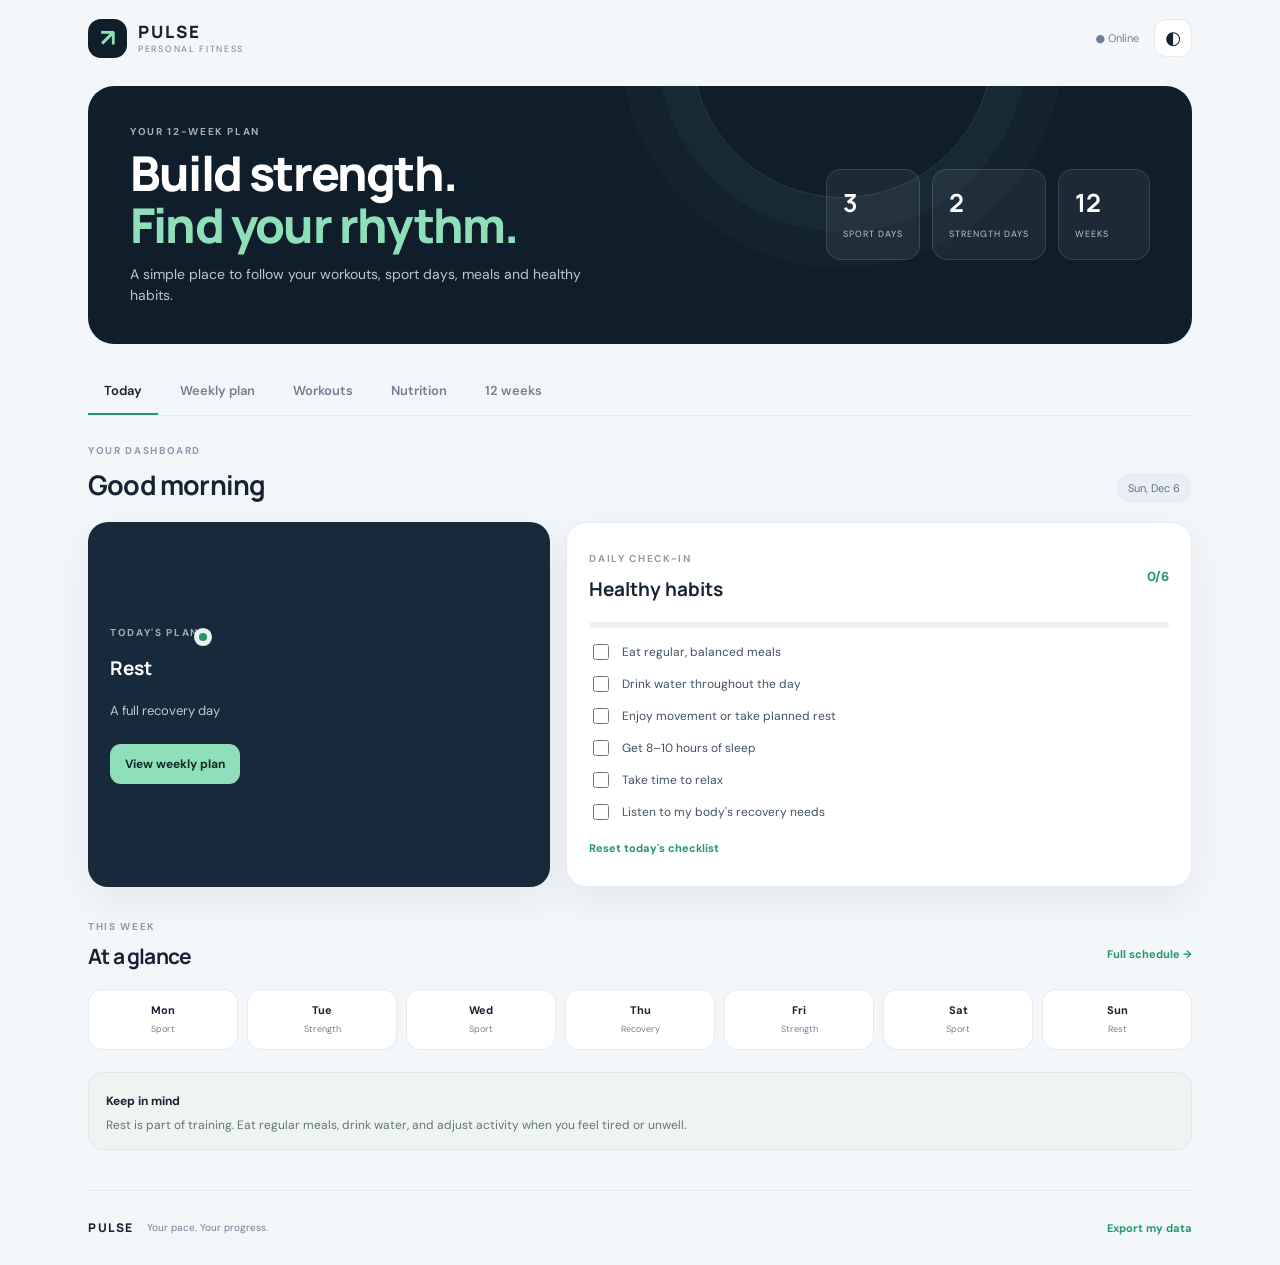
==== index.html @ 8712b093 "Add files via upload" ====
<!doctype html>
<html lang="en">
<head>
  <meta charset="utf-8">
  <meta name="viewport" content="width=device-width, initial-scale=1, viewport-fit=cover">
  <meta name="theme-color" content="#101d2b">
  <meta name="description" content="PULSE — your personal 12-week fitness and healthy-habits dashboard.">
  <meta name="apple-mobile-web-app-capable" content="yes">
  <meta name="apple-mobile-web-app-status-bar-style" content="black-translucent">
  <meta name="apple-mobile-web-app-title" content="PULSE">
  <link rel="icon" href="icons/pulse.svg" type="image/svg+xml">
  <link rel="apple-touch-icon" href="icons/pulse-192.png">
  <link rel="manifest" href="manifest.json">
  <link rel="stylesheet" href="styles.css">
  <title>PULSE — Personal Fitness Dashboard</title>
</head>
<body>
  <div class="app-shell">
    <header class="topbar">
      <a class="brand" href="#" aria-label="PULSE home">
        <span class="brand-mark" aria-hidden="true">↗</span>
        <span><strong>PULSE</strong><small>PERSONAL FITNESS</small></span>
      </a>
      <div class="topbar-right">
        <span class="offline-indicator" id="connection-status">● Online</span>
        <button class="icon-button" id="theme-toggle" type="button" aria-label="Toggle color theme" title="Toggle theme">◐</button>
      </div>
    </header>

    <section class="hero">
      <div>
        <p class="eyebrow">YOUR 12-WEEK PLAN</p>
        <h1>Build strength.<br><span>Find your rhythm.</span></h1>
        <p class="hero-copy">A simple place to follow your workouts, sport days, meals and healthy habits.</p>
      </div>
      <div class="hero-stats" aria-label="Weekly plan summary">
        <div><strong>3</strong><span>SPORT DAYS</span></div>
        <div><strong>2</strong><span>STRENGTH DAYS</span></div>
        <div><strong>12</strong><span>WEEKS</span></div>
      </div>
    </section>

    <nav class="tabs" aria-label="Main navigation">
      <button class="tab active" data-tab="today" type="button">Today</button>
      <button class="tab" data-tab="plan" type="button">Weekly plan</button>
      <button class="tab" data-tab="workouts" type="button">Workouts</button>
      <button class="tab" data-tab="nutrition" type="button">Nutrition</button>
      <button class="tab" data-tab="progress" type="button">12 weeks</button>
    </nav>

    <main>
      <section class="view active" id="view-today">
        <div class="section-heading">
          <div><p class="eyebrow">YOUR DASHBOARD</p><h2 id="today-heading">Today</h2></div>
          <span class="date-pill" id="today-date"></span>
        </div>
        <div class="today-grid">
          <article class="panel today-focus">
            <div class="panel-top"><span class="eyebrow">TODAY'S PLAN</span><span class="status-dot"></span></div>
            <h3 id="today-activity">A fresh start</h3>
            <p id="today-description" class="muted">Check your weekly plan and choose a comfortable pace.</p>
            <button class="button button-primary" id="today-action" type="button">View today's plan</button>
          </article>
          <article class="panel habit-panel">
            <div class="panel-top"><div><span class="eyebrow">DAILY CHECK-IN</span><h3>Healthy habits</h3></div><strong class="count" id="habit-count">0/6</strong></div>
            <div class="progress-track"><span id="habit-progress"></span></div>
            <div id="today-habits" class="check-list"></div>
            <button class="text-button" id="reset-habits" type="button">Reset today's checklist</button>
          </article>
        </div>
        <div class="section-heading compact"><div><p class="eyebrow">THIS WEEK</p><h2>At a glance</h2></div><button class="text-button" data-go="plan" type="button">Full schedule →</button></div>
        <div class="week-strip" id="week-strip"></div>
        <aside class="notice"><strong>Keep in mind</strong><p>Rest is part of training. Eat regular meals, drink water, and adjust activity when you feel tired or unwell.</p></aside>
      </section>

      <section class="view" id="view-plan">
        <div class="section-heading"><div><p class="eyebrow">MONDAY — SUNDAY</p><h2>Your weekly plan</h2></div></div>
        <p class="muted intro">Your regular sports sessions stay on Monday, Wednesday and Saturday. Strength sessions are on Tuesday and Friday.</p>
        <div id="weekly-plan" class="schedule-list"></div>
      </section>

      <section class="view" id="view-workouts">
        <div class="section-heading"><div><p class="eyebrow">BODYWEIGHT · NO EQUIPMENT</p><h2>Workout centre</h2></div></div>
        <div class="segmented" role="tablist" aria-label="Choose workout">
          <button class="segment active" data-workout="A" type="button">Tuesday · A</button>
          <button class="segment" data-workout="B" type="button">Friday · B</button>
        </div>
        <div class="workout-intro panel">
          <span class="eyebrow" id="workout-kicker">FULL BODY</span>
          <h3 id="workout-title">Workout A</h3>
          <p class="muted">Warm up gently for about 5 minutes. Rest around 60–90 seconds between sets. Start with fewer sets if needed and focus on controlled technique.</p>
        </div>
        <div id="exercise-list" class="exercise-list"></div>
        <aside class="notice"><strong>Safety first</strong><p>These are example beginner-to-intermediate bodyweight sessions, not a test. Stop for pain, dizziness or unusual discomfort. If sport has left you very tired, reduce the session or rest.</p></aside>
      </section>

      <section class="view" id="view-nutrition">
        <div class="section-heading"><div><p class="eyebrow">FUEL YOUR DAY</p><h2>Nutrition</h2></div></div>
        <p class="muted intro">A flexible guide to varied meals that support growth, school, everyday activity and sport. No calorie targets or food restrictions.</p>
        <article class="panel plate-panel">
          <div class="plate-art" role="img" aria-label="Balanced plate illustration: half vegetables and fruit, one quarter grains and carbohydrates, one quarter protein foods">
            <div class="plate-half"><span>Vegetables<br>& fruit</span></div>
            <div class="plate-quarter grains"><span>Grains &<br>carbs</span></div>
            <div class="plate-quarter protein"><span>Protein<br>foods</span></div>
            <div class="plate-centre"></div>
          </div>
          <div class="plate-legend">
            <div><i class="swatch green"></i><span><strong>About half</strong><small>Vegetables and fruit</small></span></div>
            <div><i class="swatch gold"></i><span><strong>About a quarter</strong><small>Rice, pasta, bread, potatoes, oats</small></span></div>
            <div><i class="swatch coral"></i><span><strong>About a quarter</strong><small>Eggs, chicken, fish, beans, lentils, meat</small></span></div>
          </div>
          <p class="fine-print">This is a visual starting point, not a strict portion limit. Appetite and needs vary. Add dairy or alternatives and sources of healthy fats, and have more food or snacks when hungry.</p>
        </article>
        <div class="section-heading compact"><div><p class="eyebrow">SIMPLE IDEAS</p><h2>Meal inspiration</h2></div></div>
        <div id="meal-list" class="meal-grid"></div>
        <aside class="notice"><strong>Everyday reminders</strong><p>Eat regular meals, include carbohydrates, enjoy a variety of foods, drink water regularly and have extra snacks when hungry — especially on sport days. No calorie caps, fasting or cutting out food groups.</p></aside>
      </section>

      <section class="view" id="view-progress">
        <div class="section-heading"><div><p class="eyebrow">YOUR JOURNEY</p><h2>12-week programme</h2></div></div>
        <article class="panel week-picker">
          <div class="panel-top"><span class="eyebrow">CURRENT WEEK</span><strong id="week-number">WEEK 1 OF 12</strong></div>
          <div class="week-big" id="week-big">01<span>/12</span></div>
          <input id="week-slider" type="range" min="1" max="12" step="1" value="1" aria-label="Choose current programme week">
          <div class="range-labels"><span>Week 1</span><span>Week 12</span></div>
          <div class="phase-card"><span class="eyebrow" id="phase-range">WEEKS 1–2</span><h3 id="phase-title">Learn the movements</h3><p id="phase-description" class="muted">Practise technique, learn the exercises and establish a comfortable routine.</p></div>
        </article>
        <div class="phase-list" id="phase-list"></div>
        <aside class="notice"><strong>Progress isn't a body measurement.</strong><p>Notice skills, coordination, sports performance, energy, recovery and consistency. Your body is still growing; avoid daily weigh-ins, body-measurement targets and calorie counting.</p></aside>
      </section>
    </main>

    <footer><span class="brand-mini">PULSE</span><span>Your pace. Your progress.</span><button class="text-button" id="export-data" type="button">Export my data</button></footer>
  </div>
  <div class="toast" id="toast" role="status" aria-live="polite"></div>
  <script src="app.js" defer></script>
</body>
</html>
---- styles.css ----
@import url('https://fonts.googleapis.com/css2?family=DM+Sans:wght@400;500;600;700&family=Manrope:wght@500;600;700;800&display=swap');
:root{--navy:#101d2b;--navy2:#172a3b;--ink:#172333;--muted:#718092;--paper:#f4f7fa;--white:#fff;--line:#e4eaf0;--green:#23976b;--green-soft:#e8f5ef;--gold:#e6b44f;--coral:#d98568;--shadow:0 14px 40px rgba(16,29,43,.07);--radius:20px}
*{box-sizing:border-box}html{scroll-behavior:smooth}body{margin:0;background:var(--paper);color:var(--ink);font-family:"DM Sans",system-ui,sans-serif;line-height:1.5}button,input{font:inherit}button{cursor:pointer}.app-shell{max-width:1160px;margin:0 auto;padding:0 28px}.topbar{height:76px;display:flex;align-items:center;justify-content:space-between}.brand{display:flex;align-items:center;gap:11px;color:var(--ink);text-decoration:none}.brand-mark{display:grid;place-items:center;width:39px;height:39px;border-radius:13px;background:var(--navy);color:#8fe0ba;font-size:24px;font-weight:700}.brand strong{display:block;font:800 17px Manrope,sans-serif;letter-spacing:2px}.brand small{display:block;font-size:9px;letter-spacing:1.7px;color:var(--muted)}.topbar-right{display:flex;align-items:center;gap:15px}.offline-indicator{font-size:11px;color:var(--muted)}.offline-indicator.offline{color:#b56b45}.icon-button{width:38px;height:38px;border:1px solid var(--line);background:var(--white);border-radius:12px;color:var(--ink);font-size:18px}.hero{display:flex;align-items:center;justify-content:space-between;gap:28px;background:var(--navy);color:#fff;border-radius:26px;padding:38px 42px;margin:10px 0 24px;overflow:hidden;position:relative}.hero:after{content:"";position:absolute;width:300px;height:300px;border:1px solid rgba(143,224,186,.17);border-radius:50%;right:18%;top:-190px;box-shadow:0 0 0 34px rgba(143,224,186,.035),0 0 0 70px rgba(143,224,186,.025)}.eyebrow{font-size:10px;font-weight:700;letter-spacing:1.65px;color:#8c9aaa;margin:0 0 8px}.hero .eyebrow{color:#9bb4bc}.hero h1{font:800 clamp(30px,5vw,48px)/1.08 Manrope,sans-serif;letter-spacing:-1.8px;margin:0}.hero h1 span{color:#8fe0ba}.hero-copy{max-width:480px;color:#b8c7d0;font-size:14px;margin:13px 0 0}.hero-stats{display:flex;gap:12px;z-index:1}.hero-stats div{min-width:92px;padding:15px 16px;border:1px solid rgba(255,255,255,.13);border-radius:15px;background:rgba(255,255,255,.055)}.hero-stats strong{display:block;font:700 25px Manrope;color:#fff}.hero-stats span{font-size:9px;letter-spacing:1px;color:#b9c9d0}.tabs{display:flex;gap:6px;border-bottom:1px solid var(--line);margin-bottom:27px;overflow-x:auto}.tab{border:0;background:none;color:var(--muted);padding:13px 16px;font-size:13px;font-weight:600;white-space:nowrap;border-bottom:2px solid transparent}.tab.active{color:var(--ink);border-bottom-color:var(--green)}main{min-height:480px}.view{display:none;animation:fade .2s ease}.view.active{display:block}@keyframes fade{from{opacity:.4;transform:translateY(3px)}to{opacity:1;transform:none}}.section-heading{display:flex;align-items:end;justify-content:space-between;margin:0 0 19px}.section-heading h2{font:700 27px Manrope,sans-serif;letter-spacing:-.8px;margin:0}.section-heading.compact{margin-top:32px}.section-heading.compact h2{font-size:21px}.date-pill{background:#e8eef3;color:#627487;border-radius:30px;padding:7px 12px;font-size:11px}.today-grid{display:grid;grid-template-columns:.85fr 1.15fr;gap:16px}.panel{background:var(--white);border:1px solid var(--line);border-radius:var(--radius);padding:22px;box-shadow:var(--shadow)}.panel-top{display:flex;align-items:center;justify-content:space-between}.status-dot{width:8px;height:8px;background:var(--green);border-radius:50%;box-shadow:0 0 0 5px var(--green-soft)}.panel h3{font:700 19px Manrope;margin:7px 0}.muted{color:var(--muted)}.today-focus{background:var(--navy2);color:#fff;border:0;display:flex;flex-direction:column;align-items:flex-start;justify-content:center;min-height:235px}.today-focus .eyebrow{color:#9db2bd}.today-focus .muted{color:#bdcbd2;font-size:13px}.button{border:0;border-radius:11px;padding:11px 15px;font-size:12px;font-weight:700}.button-primary{background:#8fe0ba;color:#102b25;margin-top:10px}.habit-panel{min-height:235px}.count{font-size:13px;color:var(--green)}.progress-track{height:6px;background:#edf1f4;border-radius:20px;overflow:hidden;margin:13px 0}.progress-track span{height:100%;width:0;display:block;background:var(--green);border-radius:20px;transition:width .2s}.check-list{display:grid;gap:10px}.check-row{display:flex;align-items:center;gap:10px;font-size:12px;color:#425265}.check-row input{accent-color:var(--green);width:16px;height:16px}.text-button{border:0;background:none;color:var(--green);font-size:11px;font-weight:700;padding:7px 0}.habit-panel .text-button{margin-top:10px}.week-strip{display:grid;grid-template-columns:repeat(7,1fr);gap:9px}.day-card{border:1px solid var(--line);border-radius:14px;background:#fff;padding:12px 8px;text-align:center;min-width:0}.day-card strong{display:block;font-size:11px}.day-card span{display:block;font-size:9px;color:var(--muted);margin-top:5px}.day-card .day-dot{width:6px;height:6px;border-radius:50%;background:var(--green);margin:9px auto 0}.day-card.sport .day-dot{background:#5a9acb}.day-card.rest .day-dot{background:#b8c2cc}.notice{background:#edf4f2;border:1px solid #dcebe5;border-radius:15px;padding:15px 17px;margin-top:22px}.notice strong{font-size:12px}.notice p{font-size:12px;color:#64766f;margin:4px 0 0}.intro{font-size:13px;max-width:700px;margin:-7px 0 20px}.schedule-list{display:grid;grid-template-columns:repeat(2,1fr);gap:11px}.schedule-card{display:flex;align-items:center;gap:13px;padding:17px;background:#fff;border:1px solid var(--line);border-radius:15px}.schedule-icon{width:39px;height:39px;display:grid;place-items:center;background:#eef4f7;border-radius:12px;color:#42647b;font-size:17px}.schedule-card strong{display:block;font-size:13px}.schedule-card small{display:block;color:var(--muted);font-size:11px;margin-top:3px}.tag{margin-left:auto;border-radius:20px;padding:5px 9px;font-size:9px;font-weight:700;white-space:nowrap}.tag.sport{background:#eaf3fb;color:#397cad}.tag.strength{background:#e8f5ef;color:#21805d}.tag.recovery,.tag.rest{background:#f0f2f5;color:#697887}.segmented{display:flex;gap:5px;background:#e9eef2;border-radius:12px;padding:4px;width:max-content;margin-bottom:15px}.segment{border:0;border-radius:9px;padding:9px 15px;background:transparent;color:#6b7b8c;font-size:12px;font-weight:700}.segment.active{background:#fff;color:var(--ink);box-shadow:0 2px 8px rgba(16,29,43,.08)}.workout-intro{margin-bottom:13px;box-shadow:none}.workout-intro h3{font-size:22px}.exercise-list{display:grid;grid-template-columns:repeat(2,1fr);gap:11px}.exercise-card{background:#fff;border:1px solid var(--line);border-radius:15px;padding:16px;display:flex;gap:13px;align-items:flex-start}.exercise-number{width:30px;height:30px;flex:0 0 30px;display:grid;place-items:center;border-radius:10px;background:#edf4f1;color:var(--green);font-weight:700;font-size:12px}.exercise-card h3{font:700 14px Manrope;margin:1px 0 4px}.exercise-card .sets{font-size:11px;color:var(--green);font-weight:700}.exercise-card p{font-size:11px;color:var(--muted);margin:7px 0 0}.plate-panel{display:grid;grid-template-columns:240px 1fr;gap:20px;align-items:center;box-shadow:none}.plate-art{width:220px;height:220px;border:10px solid #fff;box-shadow:0 0 0 1px #e1e7ec,0 5px 20px rgba(16,29,43,.08);border-radius:50%;position:relative;overflow:hidden;background:conic-gradient(from -90deg,#5da77b 0deg 180deg,#e7b74f 180deg 270deg,#d98668 270deg 360deg)}.plate-art:before{content:"";position:absolute;left:50%;top:0;bottom:0;border-left:3px solid #fff}.plate-art:after{content:"";position:absolute;left:50%;right:0;top:50%;border-top:3px solid #fff}.plate-half,.plate-quarter{position:absolute;display:grid;place-items:center;text-align:center;color:#fff;font-size:11px;font-weight:700;text-shadow:0 1px 2px #344}.plate-half{left:0;top:0;width:50%;height:100%}.plate-quarter.grains{right:0;top:0;width:50%;height:50%}.plate-quarter.protein{right:0;bottom:0;width:50%;height:50%}.plate-centre{display:none}.plate-legend{display:grid;gap:14px}.plate-legend>div{display:flex;align-items:center;gap:11px}.swatch{width:12px;height:12px;border-radius:4px;flex:0 0 12px}.swatch.green{background:#5da77b}.swatch.gold{background:#e7b74f}.swatch.coral{background:#d98668}.plate-legend strong,.plate-legend small{display:block}.plate-legend strong{font-size:12px}.plate-legend small{font-size:11px;color:var(--muted);margin-top:2px}.fine-print{grid-column:1/-1;font-size:10px;color:var(--muted);margin:0}.meal-grid{display:grid;grid-template-columns:repeat(2,1fr);gap:11px}.meal-card{background:#fff;border:1px solid var(--line);border-radius:15px;padding:17px}.meal-card .meal-time{font-size:9px;letter-spacing:1.3px;color:var(--green);font-weight:700}.meal-card h3{font:700 15px Manrope;margin:5px 0}.meal-card p{font-size:12px;color:var(--muted);margin:0}.week-picker{box-shadow:none}.week-picker .panel-top strong{font-size:10px;color:var(--green);letter-spacing:1px}.week-big{font:800 48px Manrope;letter-spacing:-2px;margin:8px 0}.week-big span{font-size:20px;color:#aab5bf}.week-picker input{width:100%;accent-color:var(--green)}.range-labels{display:flex;justify-content:space-between;font-size:10px;color:var(--muted)}.phase-card{margin-top:19px;background:#f1f6f4;padding:17px;border-radius:14px}.phase-card h3{margin:4px 0;font:700 17px Manrope}.phase-card p{font-size:12px;margin:0}.phase-list{display:grid;grid-template-columns:repeat(2,1fr);gap:10px;margin-top:13px}.phase-item{padding:15px;background:#fff;border:1px solid var(--line);border-radius:14px}.phase-item.current{border-color:#83c7a8;background:#f3faf6}.phase-item span{font-size:9px;letter-spacing:1px;color:var(--green);font-weight:700}.phase-item strong{display:block;font-size:13px;margin:4px 0}.phase-item p{font-size:11px;color:var(--muted);margin:0}footer{display:flex;align-items:center;gap:13px;border-top:1px solid var(--line);padding:22px 0;margin-top:40px;color:var(--muted);font-size:10px}.brand-mini{font:800 12px Manrope;letter-spacing:1.5px;color:var(--ink)}footer .text-button{margin-left:auto}.toast{position:fixed;bottom:22px;left:50%;transform:translate(-50%,20px);background:var(--navy);color:#fff;border-radius:12px;padding:11px 16px;font-size:12px;opacity:0;pointer-events:none;transition:.2s;z-index:10}.toast.show{opacity:1;transform:translate(-50%,0)}body.light-mode{--paper:#fff;--white:#f6f8fa;--ink:#172333;--line:#e5eaf0}body.light-mode .hero{background:#eaf0f5;color:#172333}body.light-mode .hero h1{color:#172333}body.light-mode .hero-copy,body.light-mode .hero-stats span{color:#536779}body.light-mode .hero-stats div{border-color:#cbd7e0}body.light-mode .hero-stats strong{color:#172333}body.light-mode .hero .eyebrow{color:#617989}body.light-mode .today-focus{background:#eaf0f5;color:#172333}body.light-mode .today-focus .muted{color:#536779}body.light-mode .today-focus .eyebrow{color:#617989}
@media(max-width:760px){.app-shell{padding:0 16px}.hero{padding:27px 23px;display:block}.hero-stats{margin-top:22px}.hero-stats div{flex:1;min-width:0;padding:11px}.hero-stats strong{font-size:21px}.hero-stats span{font-size:8px}.today-grid{grid-template-columns:1fr}.week-strip{gap:5px}.day-card{padding:10px 3px}.day-card strong{font-size:10px}.day-card span{font-size:8px}.schedule-list,.exercise-list,.meal-grid,.phase-list{grid-template-columns:1fr}.plate-panel{grid-template-columns:1fr;justify-items:center}.plate-legend{width:100%}.fine-print{grid-column:auto}.section-heading h2{font-size:24px}.tabs{margin-left:-16px;margin-right:-16px;padding:0 12px}.tab{padding:12px 11px;font-size:11px}}
@media(max-width:390px){.hero-stats{gap:6px}.hero-stats div{padding:9px 6px}.hero-stats strong{font-size:19px}.hero-stats span{font-size:7px}.offline-indicator{font-size:9px}}
@media(prefers-reduced-motion:reduce){*{scroll-behavior:auto!important;animation:none!important;transition:none!important}}
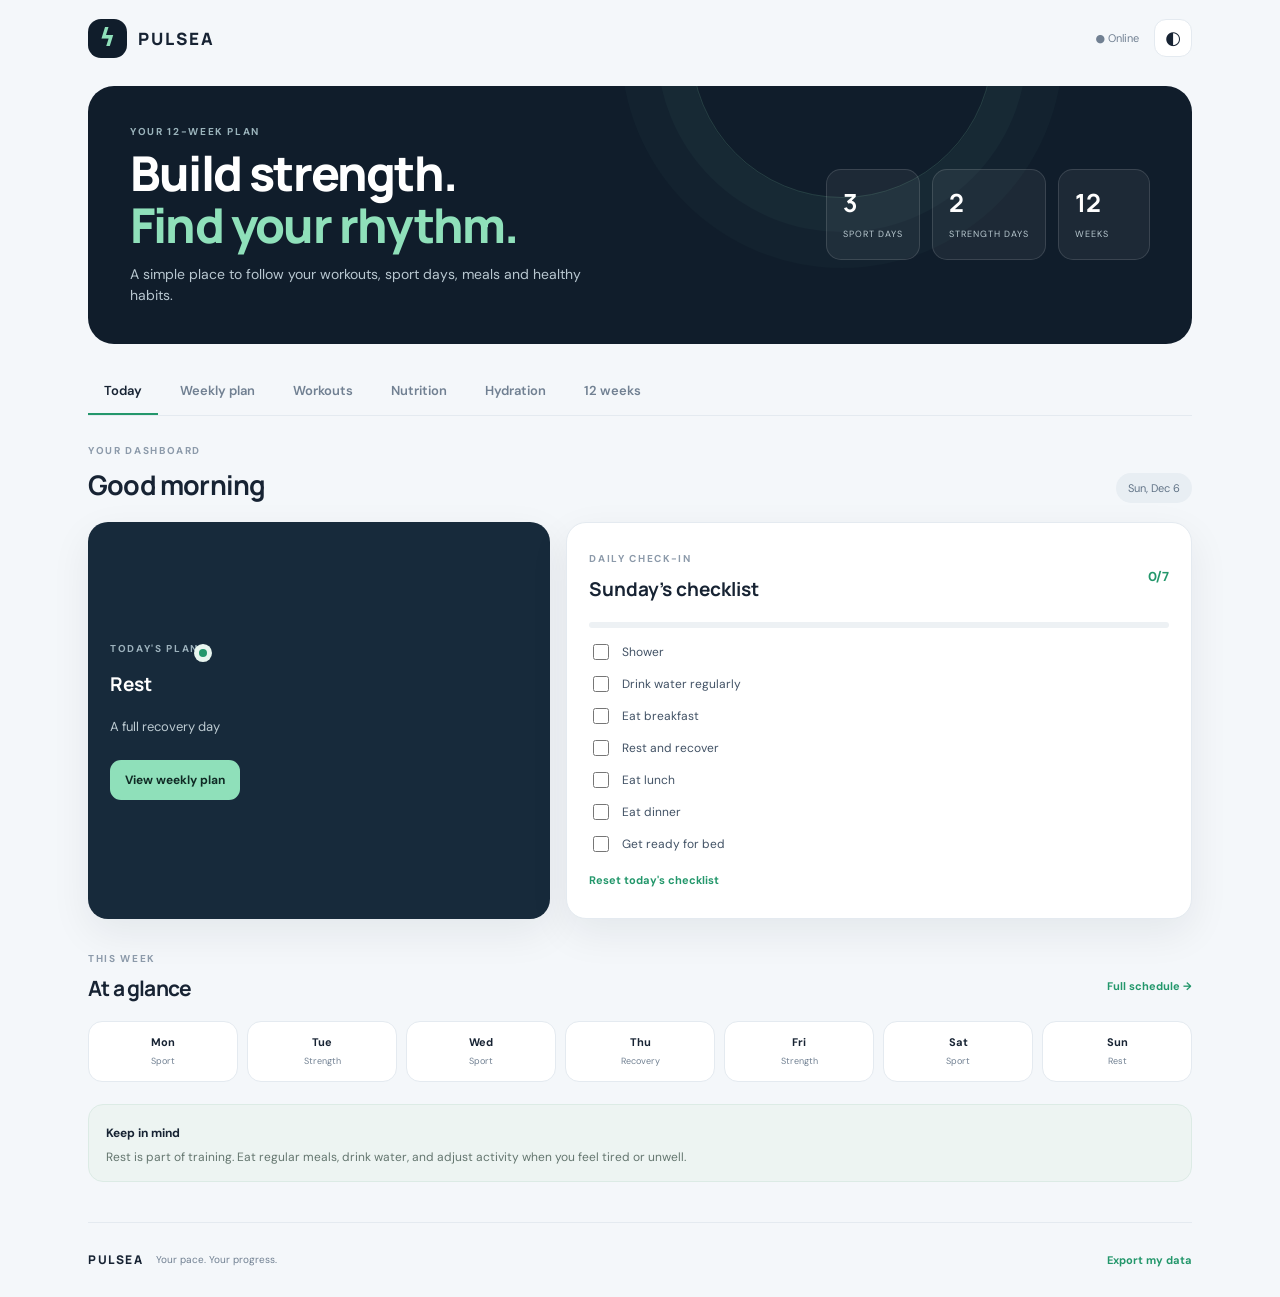
==== commit 13726b4a: "Refresh PULSEA branding and add hydration tab" ====
--- a/index.html
+++ b/index.html
@@ -4,22 +4,21 @@
   <meta charset="utf-8">
   <meta name="viewport" content="width=device-width, initial-scale=1, viewport-fit=cover">
   <meta name="theme-color" content="#101d2b">
-  <meta name="description" content="PULSE — your personal 12-week fitness and healthy-habits dashboard.">
+  <meta name="description" content="PULSEA — your personal fitness, hydration and healthy-habits dashboard.">
   <meta name="apple-mobile-web-app-capable" content="yes">
   <meta name="apple-mobile-web-app-status-bar-style" content="black-translucent">
-  <meta name="apple-mobile-web-app-title" content="PULSE">
-  <link rel="icon" href="icons/pulse.svg" type="image/svg+xml">
-  <link rel="apple-touch-icon" href="icons/pulse-192.png">
+  <meta name="apple-mobile-web-app-title" content="PULSEA">
+  <link rel="icon" href="icons/pulsea.svg" type="image/svg+xml">
   <link rel="manifest" href="manifest.json">
   <link rel="stylesheet" href="styles.css">
-  <title>PULSE — Personal Fitness Dashboard</title>
+  <title>PULSEA</title>
 </head>
 <body>
   <div class="app-shell">
     <header class="topbar">
       <a class="brand" href="#" aria-label="PULSE home">
-        <span class="brand-mark" aria-hidden="true">↗</span>
-        <span><strong>PULSE</strong><small>PERSONAL FITNESS</small></span>
+        <span class="brand-mark" aria-hidden="true">ϟ</span>
+        <span><strong>PULSEA</strong></span>
       </a>
       <div class="topbar-right">
         <span class="offline-indicator" id="connection-status">● Online</span>
@@ -45,6 +44,7 @@
       <button class="tab" data-tab="plan" type="button">Weekly plan</button>
       <button class="tab" data-tab="workouts" type="button">Workouts</button>
       <button class="tab" data-tab="nutrition" type="button">Nutrition</button>
+      <button class="tab" data-tab="hydration" type="button">Hydration</button>
       <button class="tab" data-tab="progress" type="button">12 weeks</button>
     </nav>
 
@@ -116,7 +116,32 @@
         <aside class="notice"><strong>Everyday reminders</strong><p>Eat regular meals, include carbohydrates, enjoy a variety of foods, drink water regularly and have extra snacks when hungry — especially on sport days. No calorie caps, fasting or cutting out food groups.</p></aside>
       </section>
 
-      <section class="view" id="view-progress">
+      <section class="view" id="view-hydration">
+<div class="section-heading"><div><p class="eyebrow">WATER · RECOVERY · DAILY CHECK-IN</p><h2>Hydration & recovery</h2></div></div>
+<p class="muted intro">Keep an easy record of what you drink and check in with how you're feeling. This is a guide, not a target or a competition.</p>
+<div class="hydration-grid">
+<article class="panel water-panel"><div class="panel-top"><span class="eyebrow">TODAY'S WATER LOG</span><span class="water-drop" aria-hidden="true">◆</span></div>
+<div class="water-total"><strong id="water-total">0</strong><span>ml logged today</span></div><p class="muted water-note" id="water-summary">Start by logging a glass whenever you have one.</p>
+<div class="water-actions"><button class="button button-primary" id="add-water-glass" type="button">＋ 250 ml glass</button><button class="button button-secondary" id="add-water-bottle" type="button">＋ 500 ml</button></div>
+<div class="water-custom"><label for="custom-water">Other amount (ml)</label><div><input id="custom-water" type="number" min="1" max="2000" step="50" inputmode="numeric" placeholder="e.g. 350"><button class="button button-secondary" id="add-custom-water" type="button">Add</button></div></div>
+<div class="water-footer"><button class="text-button" id="undo-water" type="button">Undo last entry</button><button class="text-button" id="reset-water" type="button">Clear today's log</button></div>
+<p class="fine-print">The log is optional. You don't need to hit a fixed number or force water when you're not thirsty.</p></article>
+<article class="panel recovery-panel"><span class="eyebrow">QUICK RECOVERY CHECK-IN</span><h3>How are you feeling today?</h3><p class="muted">Use this to decide whether to follow your plan as usual or take things easier.</p>
+<div class="energy-options" role="group" aria-label="How are you feeling today?">
+<button class="energy-option" data-energy="Good" type="button"><span>⚡</span><strong>Good</strong><small>Feeling ready</small></button>
+<button class="energy-option" data-energy="Okay" type="button"><span>◉</span><strong>Okay</strong><small>Take it steady</small></button>
+<button class="energy-option" data-energy="Need rest" type="button"><span>☾</span><strong>Need rest</strong><small>Recovery first</small></button></div>
+<p class="energy-feedback" id="energy-feedback" aria-live="polite">Your check-in stays on this device.</p></article></div>
+<div class="section-heading compact"><div><p class="eyebrow">SMALL HABITS THAT HELP</p><h2>Hydration basics</h2></div></div>
+<div class="hydration-tips">
+<article class="tip-card"><span>01</span><div><strong>Keep water nearby</strong><p>Have a drink with meals and snacks, and sip regularly through the day.</p></div></article>
+<article class="tip-card"><span>02</span><div><strong>Sports and hot weather</strong><p>Drink before and after activity, and take water breaks during longer sessions or in the heat.</p></div></article>
+<article class="tip-card"><span>03</span><div><strong>Listen to your body</strong><p>Thirst is a useful cue. Needs vary with weather, activity and the person, so don't force a fixed amount.</p></div></article>
+<article class="tip-card"><span>04</span><div><strong>Food helps too</strong><p>Fruit, vegetables, soups and other foods also contribute to hydration.</p></div></article></div>
+<aside class="notice"><strong>Keep it balanced</strong><p>Water is a great everyday choice. You don't need to track every sip, and sports drinks aren't usually necessary for ordinary daily activity. If you feel unwell or unusually thirsty often, talk with a parent or healthcare professional.</p></aside>
+</section>
+
+<section class="view" id="view-progress">
         <div class="section-heading"><div><p class="eyebrow">YOUR JOURNEY</p><h2>12-week programme</h2></div></div>
         <article class="panel week-picker">
           <div class="panel-top"><span class="eyebrow">CURRENT WEEK</span><strong id="week-number">WEEK 1 OF 12</strong></div>
@@ -130,7 +155,7 @@
       </section>
     </main>
 
-    <footer><span class="brand-mini">PULSE</span><span>Your pace. Your progress.</span><button class="text-button" id="export-data" type="button">Export my data</button></footer>
+    <footer><span class="brand-mini">PULSEA</span><span>Your pace. Your progress.</span><button class="text-button" id="export-data" type="button">Export my data</button></footer>
   </div>
   <div class="toast" id="toast" role="status" aria-live="polite"></div>
   <script src="app.js" defer></script>
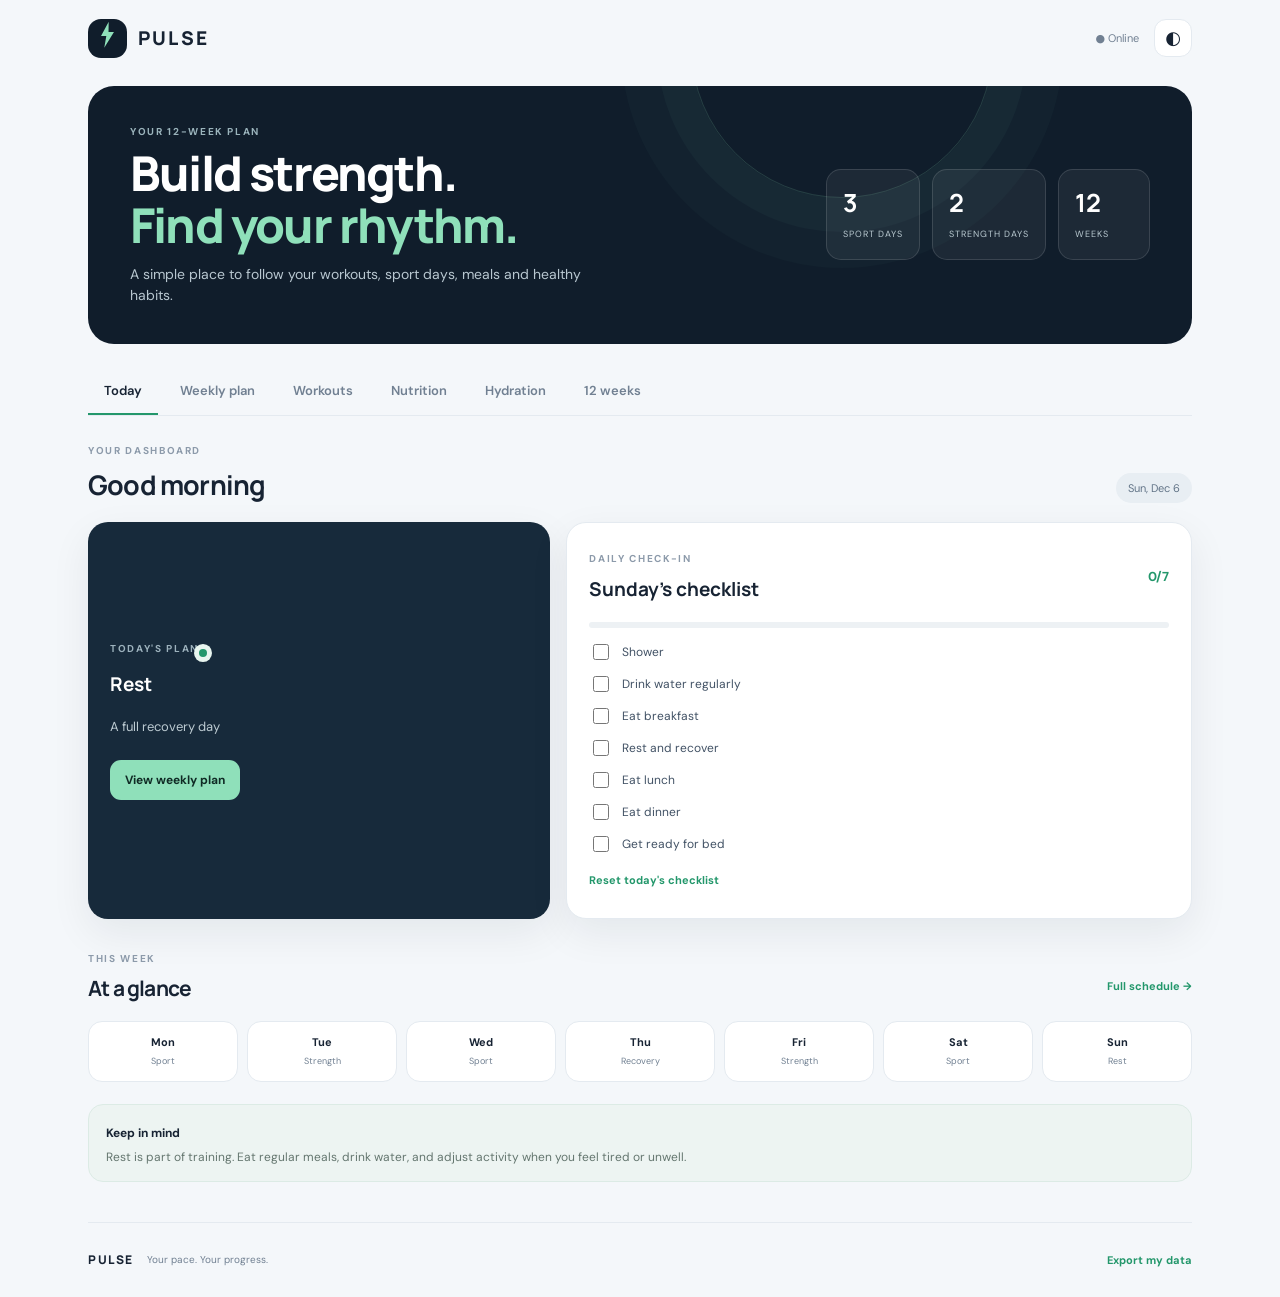
==== commit 882fbff9: "Restore PULSE branding and add water guidance and quiz" ====
--- a/index.html
+++ b/index.html
@@ -4,21 +4,21 @@
   <meta charset="utf-8">
   <meta name="viewport" content="width=device-width, initial-scale=1, viewport-fit=cover">
   <meta name="theme-color" content="#101d2b">
-  <meta name="description" content="PULSEA — your personal fitness, hydration and healthy-habits dashboard.">
+  <meta name="description" content="PULSE — your personal fitness, hydration and healthy-habits dashboard.">
   <meta name="apple-mobile-web-app-capable" content="yes">
   <meta name="apple-mobile-web-app-status-bar-style" content="black-translucent">
-  <meta name="apple-mobile-web-app-title" content="PULSEA">
-  <link rel="icon" href="icons/pulsea.svg" type="image/svg+xml">
+  <meta name="apple-mobile-web-app-title" content="PULSE">
+  <link rel="icon" href="icons/pulse.svg" type="image/svg+xml">
   <link rel="manifest" href="manifest.json">
   <link rel="stylesheet" href="styles.css">
-  <title>PULSEA</title>
+  <title>PULSE</title>
 </head>
 <body>
   <div class="app-shell">
     <header class="topbar">
       <a class="brand" href="#" aria-label="PULSE home">
         <span class="brand-mark" aria-hidden="true">ϟ</span>
-        <span><strong>PULSEA</strong></span>
+        <span><strong>PULSE</strong></span>
       </a>
       <div class="topbar-right">
         <span class="offline-indicator" id="connection-status">● Online</span>
@@ -119,6 +119,7 @@
       <section class="view" id="view-hydration">
 <div class="section-heading"><div><p class="eyebrow">WATER · RECOVERY · DAILY CHECK-IN</p><h2>Hydration & recovery</h2></div></div>
 <p class="muted intro">Keep an easy record of what you drink and check in with how you're feeling. This is a guide, not a target or a competition.</p>
+<article class="panel water-guide"><div><span class="eyebrow">DAILY WATER REFERENCE</span><h3>About 1.6–1.8 L of drinks</h3><p>For ages 9–13, this is a general daily estimate for beverages (including water and milk). Food adds some water too. It’s not a personal target or a pass/fail goal.</p><small>Hot weather and sports can increase what you need. Sip regularly and listen to thirst.</small></div><span class="guide-icon" aria-hidden="true">💧</span></article>
 <div class="hydration-grid">
 <article class="panel water-panel"><div class="panel-top"><span class="eyebrow">TODAY'S WATER LOG</span><span class="water-drop" aria-hidden="true">◆</span></div>
 <div class="water-total"><strong id="water-total">0</strong><span>ml logged today</span></div><p class="muted water-note" id="water-summary">Start by logging a glass whenever you have one.</p>
@@ -138,6 +139,17 @@
 <article class="tip-card"><span>02</span><div><strong>Sports and hot weather</strong><p>Drink before and after activity, and take water breaks during longer sessions or in the heat.</p></div></article>
 <article class="tip-card"><span>03</span><div><strong>Listen to your body</strong><p>Thirst is a useful cue. Needs vary with weather, activity and the person, so don't force a fixed amount.</p></div></article>
 <article class="tip-card"><span>04</span><div><strong>Food helps too</strong><p>Fruit, vegetables, soups and other foods also contribute to hydration.</p></div></article></div>
+<div class="section-heading compact"><div><p class="eyebrow">TAKE A QUICK BREAK</p><h2>Hydration mini-quiz</h2></div></div>
+<article class="panel quiz-panel" id="hydration-quiz">
+  <div class="quiz-top"><span class="eyebrow" id="quiz-progress">QUESTION 1 OF 3</span><span class="quiz-score" id="quiz-score">0 correct</span></div>
+  <h3 id="quiz-question">Do fruit and soup contribute to your daily water intake?</h3>
+  <div class="quiz-answers" id="quiz-answers">
+    <button class="quiz-answer" data-answer="0" type="button">Yes, they do</button>
+    <button class="quiz-answer" data-answer="1" type="button">No, only drinks count</button>
+  </div>
+  <p class="quiz-feedback" id="quiz-feedback" aria-live="polite">Pick an answer to see why.</p>
+  <button class="button button-secondary quiz-next" id="quiz-next" type="button" disabled>Next question</button>
+</article>
 <aside class="notice"><strong>Keep it balanced</strong><p>Water is a great everyday choice. You don't need to track every sip, and sports drinks aren't usually necessary for ordinary daily activity. If you feel unwell or unusually thirsty often, talk with a parent or healthcare professional.</p></aside>
 </section>
 
@@ -155,7 +167,7 @@
       </section>
     </main>
 
-    <footer><span class="brand-mini">PULSEA</span><span>Your pace. Your progress.</span><button class="text-button" id="export-data" type="button">Export my data</button></footer>
+    <footer><span class="brand-mini">PULSE</span><span>Your pace. Your progress.</span><button class="text-button" id="export-data" type="button">Export my data</button></footer>
   </div>
   <div class="toast" id="toast" role="status" aria-live="polite"></div>
   <script src="app.js" defer></script>
--- a/styles.css
+++ b/styles.css
@@ -4,3 +4,34 @@
 @media(max-width:760px){.app-shell{padding:0 16px}.hero{padding:27px 23px;display:block}.hero-stats{margin-top:22px}.hero-stats div{flex:1;min-width:0;padding:11px}.hero-stats strong{font-size:21px}.hero-stats span{font-size:8px}.today-grid{grid-template-columns:1fr}.week-strip{gap:5px}.day-card{padding:10px 3px}.day-card strong{font-size:10px}.day-card span{font-size:8px}.schedule-list,.exercise-list,.meal-grid,.phase-list{grid-template-columns:1fr}.plate-panel{grid-template-columns:1fr;justify-items:center}.plate-legend{width:100%}.fine-print{grid-column:auto}.section-heading h2{font-size:24px}.tabs{margin-left:-16px;margin-right:-16px;padding:0 12px}.tab{padding:12px 11px;font-size:11px}}
 @media(max-width:390px){.hero-stats{gap:6px}.hero-stats div{padding:9px 6px}.hero-stats strong{font-size:19px}.hero-stats span{font-size:7px}.offline-indicator{font-size:9px}}
 @media(prefers-reduced-motion:reduce){*{scroll-behavior:auto!important;animation:none!important;transition:none!important}}
+
+/* PULSEA interaction and hydration additions */
+button{transition:transform .16s ease,background-color .16s ease,border-color .16s ease,box-shadow .16s ease,opacity .16s ease}
+button:hover:not(:disabled){filter:brightness(.97)}button:active:not(:disabled){transform:translateY(1px) scale(.985)}
+button:focus-visible,input:focus-visible{outline:3px solid rgba(35,151,107,.35);outline-offset:3px}
+button:disabled{opacity:.42;cursor:not-allowed}
+.tab,.segment,.button,.icon-button,.text-button,.energy-option{-webkit-tap-highlight-color:transparent}
+.button-primary:hover:not(:disabled){background:#a3ebca;box-shadow:0 5px 14px rgba(35,151,107,.15)}
+.button-secondary{background:#edf2f5;color:#26394a;border:1px solid #dfe7ed}.button-secondary:hover:not(:disabled){background:#e2eaef}
+.brand-mark{font-size:0;position:relative}.brand-mark:before{content:"";width:17px;height:26px;background:#8fe0ba;clip-path:polygon(57% 0,12% 55%,43% 55%,31% 100%,88% 39%,56% 39%);display:block}
+.brand strong{font-size:19px;letter-spacing:2.2px}
+.hydration-grid{display:grid;grid-template-columns:1.05fr .95fr;gap:15px}.water-panel,.recovery-panel{box-shadow:none}
+.water-drop{display:grid;place-items:center;width:34px;height:34px;border-radius:11px;background:#eaf4f8;color:#4d9fc4;font-size:17px}
+.water-total{display:flex;align-items:baseline;gap:10px;margin:16px 0 0}.water-total strong{font:800 42px Manrope;letter-spacing:-2px;color:var(--ink)}.water-total span{font-size:12px;color:var(--muted)}
+.water-note{font-size:12px;margin:3px 0 17px}.water-actions{display:flex;gap:9px;flex-wrap:wrap}.water-actions .button{flex:1;min-width:130px}
+.water-custom{margin-top:18px}.water-custom label{display:block;font-size:11px;font-weight:700;margin-bottom:7px;color:#526274}
+.water-custom>div{display:flex;gap:8px}.water-custom input{width:100%;min-width:0;border:1px solid var(--line);border-radius:10px;padding:10px 12px;background:#fbfcfd;color:var(--ink)}
+.water-footer{display:flex;justify-content:space-between;gap:12px;margin-top:12px}.water-footer button:disabled{opacity:.35}.water-panel .fine-print{display:block;margin-top:10px;line-height:1.5}
+.recovery-panel h3{font:700 20px Manrope;margin:8px 0}.recovery-panel>p.muted{font-size:12px}
+.energy-options{display:grid;grid-template-columns:repeat(3,1fr);gap:8px;margin-top:17px}
+.energy-option{display:flex;flex-direction:column;align-items:center;gap:4px;padding:13px 6px;border:1px solid var(--line);border-radius:13px;background:#fff;color:var(--ink)}
+.energy-option>span{font-size:20px;color:var(--green)}.energy-option strong{font-size:11px}.energy-option small{font-size:9px;color:var(--muted)}
+.energy-option.selected{border-color:#71bd98;background:#eff8f3;box-shadow:0 0 0 2px rgba(35,151,107,.08)}
+.energy-feedback{font-size:11px;color:var(--green);margin:13px 0 0;min-height:17px}
+.hydration-tips{display:grid;grid-template-columns:repeat(2,1fr);gap:11px}
+.tip-card{display:flex;gap:13px;align-items:flex-start;background:#fff;border:1px solid var(--line);border-radius:15px;padding:17px}
+.tip-card>span{font:700 12px Manrope;color:var(--green);background:#eaf5ef;border-radius:9px;padding:7px 8px}
+.tip-card strong{font-size:12px}.tip-card p{font-size:11px;color:var(--muted);margin:4px 0 0}
+body.light-mode .button-secondary{background:#f1f4f6;color:#26394a}body.light-mode .water-custom input{background:#fff}
+@media(max-width:760px){.hydration-grid,.hydration-tips{grid-template-columns:1fr}.water-total strong{font-size:38px}.energy-options{gap:6px}.energy-option{padding:12px 3px}}
+@media(prefers-reduced-motion:reduce){button{transition:none}}
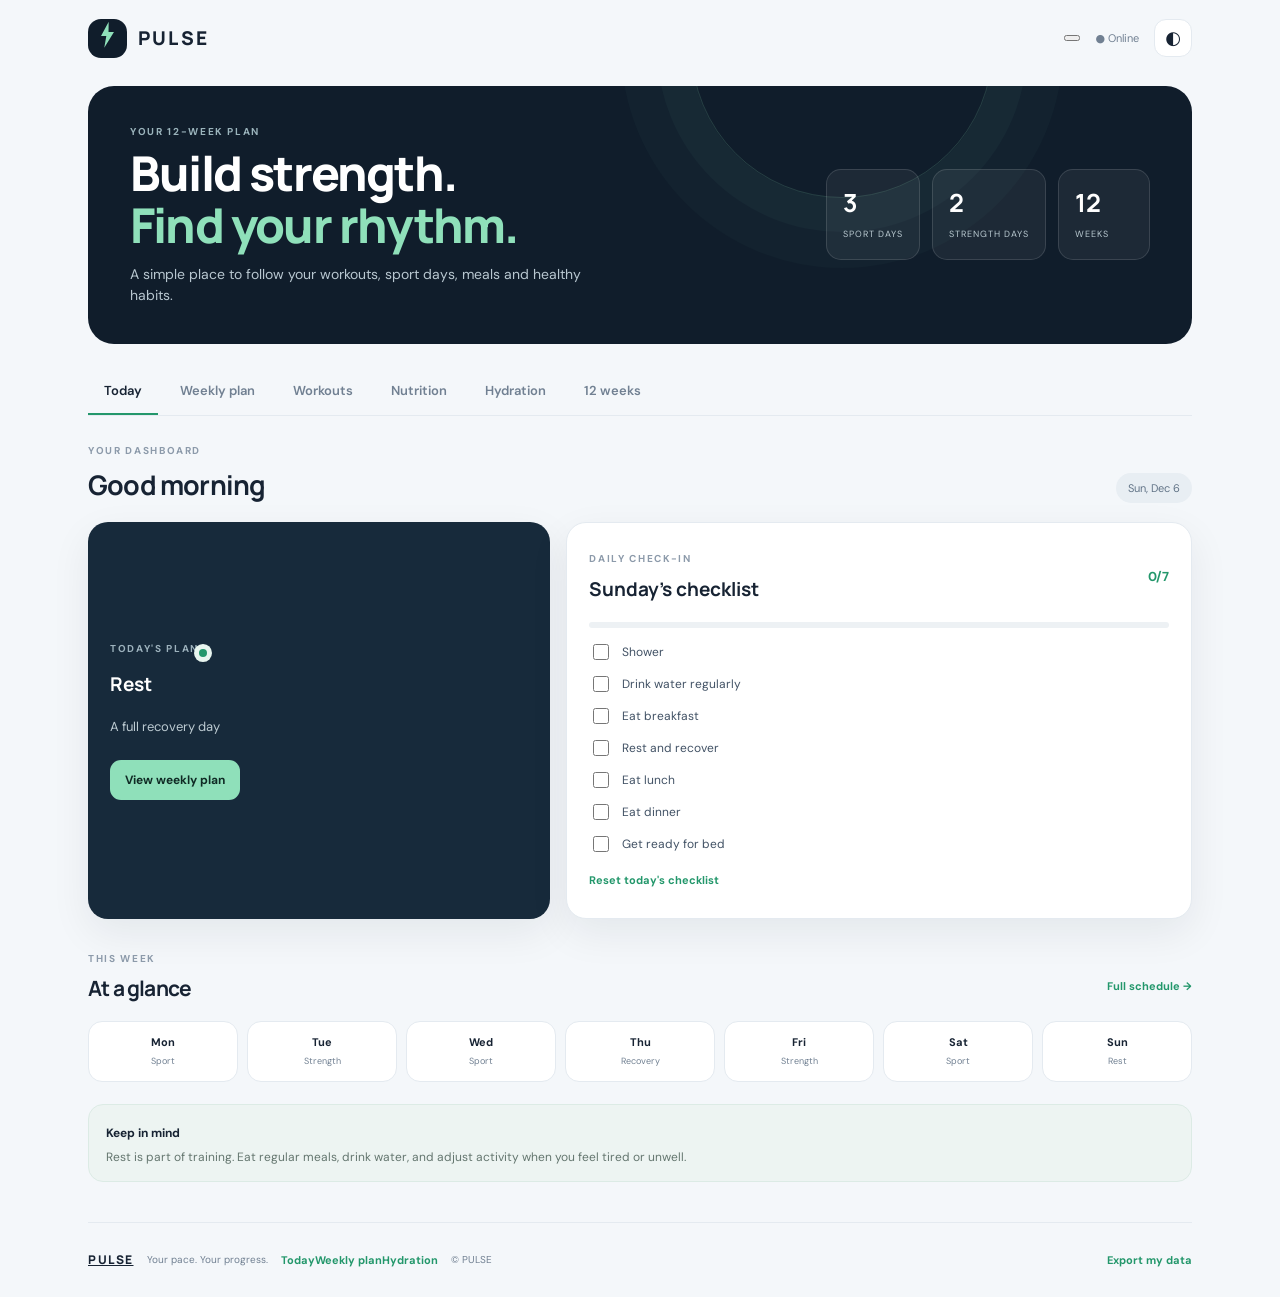
==== commit 13fe611b: "Improve PULSE navigation and footer" ====
--- a/index.html
+++ b/index.html
@@ -14,13 +14,15 @@
   <title>PULSE</title>
 </head>
 <body>
+  <div id="confetti-layer" class="confetti-layer" aria-hidden="true"></div>
   <div class="app-shell">
     <header class="topbar">
-      <a class="brand" href="#" aria-label="PULSE home">
+      <a class="brand" href="./" id="home-logo" aria-label="PULSE home">
         <span class="brand-mark" aria-hidden="true">ϟ</span>
         <span><strong>PULSE</strong></span>
       </a>
       <div class="topbar-right">
+        <button class="menu-toggle" id="menu-toggle" type="button" aria-expanded="false" aria-controls="main-tabs" aria-label="Open navigation menu"><span></span><span></span><span></span></button>
         <span class="offline-indicator" id="connection-status">● Online</span>
         <button class="icon-button" id="theme-toggle" type="button" aria-label="Toggle color theme" title="Toggle theme">◐</button>
       </div>
@@ -39,7 +41,7 @@
       </div>
     </section>
 
-    <nav class="tabs" aria-label="Main navigation">
+    <nav class="tabs" id="main-tabs" aria-label="Main navigation">
       <button class="tab active" data-tab="today" type="button">Today</button>
       <button class="tab" data-tab="plan" type="button">Weekly plan</button>
       <button class="tab" data-tab="workouts" type="button">Workouts</button>
@@ -124,7 +126,7 @@
 <article class="panel water-panel"><div class="panel-top"><span class="eyebrow">TODAY'S WATER LOG</span><span class="water-drop" aria-hidden="true">◆</span></div>
 <div class="water-total"><strong id="water-total">0</strong><span>ml logged today</span></div><p class="muted water-note" id="water-summary">Start by logging a glass whenever you have one.</p>
 <div class="water-actions"><button class="button button-primary" id="add-water-glass" type="button">＋ 250 ml glass</button><button class="button button-secondary" id="add-water-bottle" type="button">＋ 500 ml</button></div>
-<div class="water-custom"><label for="custom-water">Other amount (ml)</label><div><input id="custom-water" type="number" min="1" max="2000" step="50" inputmode="numeric" placeholder="e.g. 350"><button class="button button-secondary" id="add-custom-water" type="button">Add</button></div></div>
+<div class="water-custom"><label for="custom-water">Other amount (ml)</label><div><input id="custom-water" type="number" min="1" max="2000" step="50" inputmode="numeric"><button class="button button-secondary" id="add-custom-water" type="button">Add</button></div></div>
 <div class="water-footer"><button class="text-button" id="undo-water" type="button">Undo last entry</button><button class="text-button" id="reset-water" type="button">Clear today's log</button></div>
 <p class="fine-print">The log is optional. You don't need to hit a fixed number or force water when you're not thirsty.</p></article>
 <article class="panel recovery-panel"><span class="eyebrow">QUICK RECOVERY CHECK-IN</span><h3>How are you feeling today?</h3><p class="muted">Use this to decide whether to follow your plan as usual or take things easier.</p>
@@ -140,7 +142,7 @@
 <article class="tip-card"><span>03</span><div><strong>Listen to your body</strong><p>Thirst is a useful cue. Needs vary with weather, activity and the person, so don't force a fixed amount.</p></div></article>
 <article class="tip-card"><span>04</span><div><strong>Food helps too</strong><p>Fruit, vegetables, soups and other foods also contribute to hydration.</p></div></article></div>
 <div class="section-heading compact"><div><p class="eyebrow">TAKE A QUICK BREAK</p><h2>Hydration mini-quiz</h2></div></div>
-<article class="panel quiz-panel" id="hydration-quiz">
+<article class="panel quiz-panel" id="quiz-panel">
   <div class="quiz-top"><span class="eyebrow" id="quiz-progress">QUESTION 1 OF 3</span><span class="quiz-score" id="quiz-score">0 correct</span></div>
   <h3 id="quiz-question">Do fruit and soup contribute to your daily water intake?</h3>
   <div class="quiz-answers" id="quiz-answers">
@@ -167,7 +169,7 @@
       </section>
     </main>
 
-    <footer><span class="brand-mini">PULSE</span><span>Your pace. Your progress.</span><button class="text-button" id="export-data" type="button">Export my data</button></footer>
+    <footer><a class="brand-mini footer-home" href="./" aria-label="PULSE home">PULSE</a><span>Your pace. Your progress.</span><nav class="footer-links" aria-label="Footer navigation"><button class="text-button" data-go="today" type="button">Today</button><button class="text-button" data-go="plan" type="button">Weekly plan</button><button class="text-button" data-go="hydration" type="button">Hydration</button></nav><span class="copyright">© <span id="copyright-year"></span> PULSE</span><button class="text-button" id="export-data" type="button">Export my data</button></footer>
   </div>
   <div class="toast" id="toast" role="status" aria-live="polite"></div>
   <script src="app.js" defer></script>
--- a/styles.css
+++ b/styles.css
@@ -35,3 +35,40 @@
 body.light-mode .button-secondary{background:#f1f4f6;color:#26394a}body.light-mode .water-custom input{background:#fff}
 @media(max-width:760px){.hydration-grid,.hydration-tips{grid-template-columns:1fr}.water-total strong{font-size:38px}.energy-options{gap:6px}.energy-option{padding:12px 3px}}
 @media(prefers-reduced-motion:reduce){button{transition:none}}
+
+/* PULSE hydration guide and mini-quiz */
+.water-guide{display:flex;align-items:center;justify-content:space-between;gap:18px;margin:-4px 0 16px;box-shadow:none;background:#f0f7f4;border-color:#dcebe4}
+.water-guide h3{font:800 22px Manrope;margin:4px 0 6px;color:var(--ink)}
+.water-guide p{font-size:12px;color:#526b60;margin:0 0 5px;max-width:650px}
+.water-guide small{font-size:10px;color:#698075}
+.guide-icon{display:grid;place-items:center;flex:0 0 52px;height:52px;border-radius:16px;background:#dcefe5;font-size:25px}
+.quiz-panel{box-shadow:none;margin-bottom:16px}
+.quiz-top{display:flex;justify-content:space-between;align-items:center}
+.quiz-score{font-size:11px;color:var(--green);font-weight:700}
+.quiz-panel h3{font:700 18px Manrope;margin:7px 0 15px}
+.quiz-answers{display:flex;gap:9px;flex-wrap:wrap}
+.quiz-answer{border:1px solid var(--line);border-radius:11px;background:#f8fafb;color:var(--ink);padding:11px 14px;font-size:12px;font-weight:600}
+.quiz-answer.correct{background:#e8f5ef;border-color:#7ac29d;color:#216b4c}
+.quiz-answer.incorrect{background:#fbefeb;border-color:#dca18e;color:#98543f}
+.quiz-feedback{font-size:12px;color:var(--muted);min-height:18px;margin:13px 0 4px}
+.quiz-next{margin-top:5px}
+@media(max-width:600px){.water-guide{align-items:flex-start;padding:17px}.water-guide h3{font-size:19px}.quiz-answers{display:grid}.quiz-answer{text-align:left}}
+
+/* Quiz game feel, hover feedback and lightweight celebrations */
+.quiz-panel{position:relative;overflow:hidden;transition:border-color .2s,box-shadow .2s,transform .2s}
+.quiz-panel.answer-correct{border-color:#8fe0ba;box-shadow:0 0 0 3px rgba(143,224,186,.2),var(--shadow);transform:translateY(-2px)}
+.quiz-panel.quiz-complete{background:linear-gradient(135deg,#fff 0%,#f0faf5 100%)}
+.quiz-answer{transition:background .16s ease,border-color .16s ease,color .16s ease,transform .16s ease,box-shadow .16s ease}
+.quiz-answer:hover:not(:disabled){background:#e6ebef;border-color:#cbd4dc;color:#26394a;transform:translateY(-2px);box-shadow:0 4px 10px rgba(16,29,43,.07)}
+.quiz-answer:active:not(:disabled){transform:scale(.98)}
+.quiz-answer.correct{background:#e2f5ea;border-color:#69bd91;color:#216b4c;box-shadow:0 0 0 2px rgba(105,189,145,.13)}
+.quiz-answer.incorrect{background:#f8eae6;border-color:#d99b88;color:#98543f}
+.quiz-answer:disabled{cursor:default;opacity:1}
+.quiz-next:not(:disabled):hover{background:#dce4e9;transform:translateY(-1px)}
+button:hover:not(:disabled){filter:brightness(.94) saturate(.72)}
+.confetti-layer{position:fixed;inset:0;overflow:hidden;pointer-events:none;z-index:100}
+.confetti-piece{position:absolute;top:38%;width:8px;height:12px;border-radius:2px;opacity:0;animation:confetti-pop 1.35s cubic-bezier(.15,.7,.3,1) forwards}
+.confetti-piece.circle{border-radius:50%;width:9px;height:9px}
+.confetti-piece.square{width:7px;height:7px}
+@keyframes confetti-pop{0%{opacity:0;transform:translate3d(0,0,0) rotate(0) scale(.5)}12%{opacity:1}100%{opacity:0;transform:translate3d(var(--drift),65vh,0) rotate(var(--spin)) scale(.8)}}
+@media(prefers-reduced-motion:reduce){.confetti-piece{display:none}.quiz-panel,.quiz-answer{transition:none}}
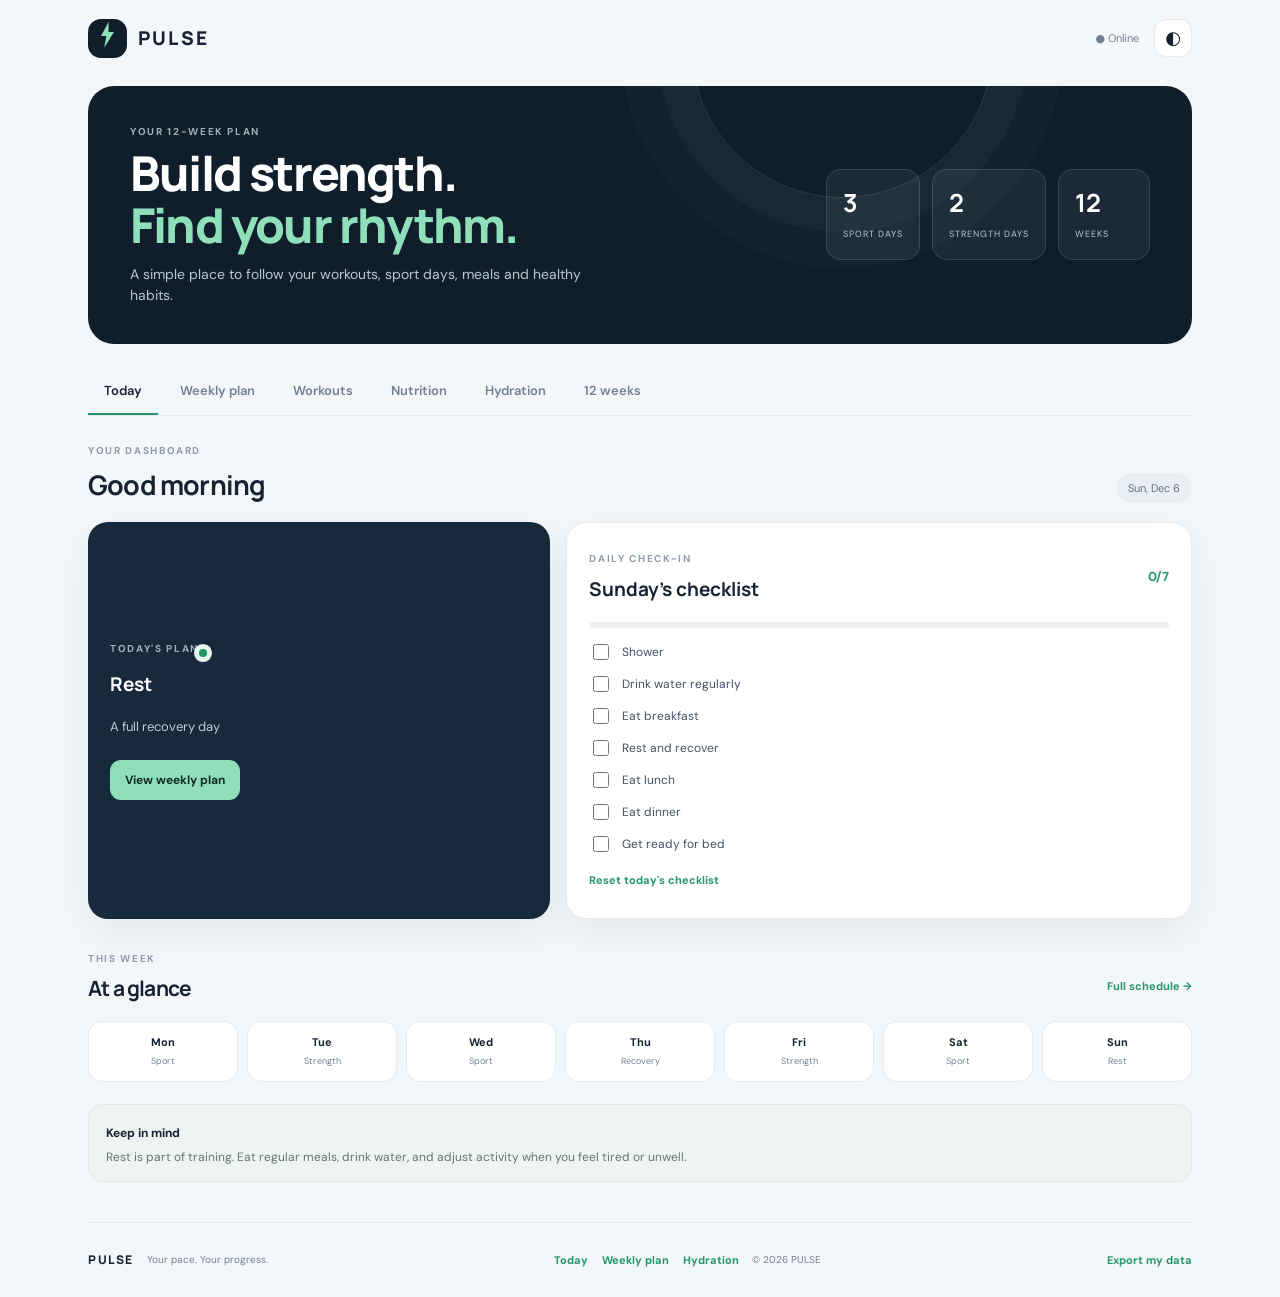
==== commit 1166c1a3: "Add circular water progress display" ====
--- a/index.html
+++ b/index.html
@@ -124,7 +124,23 @@
 <article class="panel water-guide"><div><span class="eyebrow">DAILY WATER REFERENCE</span><h3>About 1.6–1.8 L of drinks</h3><p>For ages 9–13, this is a general daily estimate for beverages (including water and milk). Food adds some water too. It’s not a personal target or a pass/fail goal.</p><small>Hot weather and sports can increase what you need. Sip regularly and listen to thirst.</small></div><span class="guide-icon" aria-hidden="true">💧</span></article>
 <div class="hydration-grid">
 <article class="panel water-panel"><div class="panel-top"><span class="eyebrow">TODAY'S WATER LOG</span><span class="water-drop" aria-hidden="true">◆</span></div>
-<div class="water-total"><strong id="water-total">0</strong><span>ml logged today</span></div><p class="muted water-note" id="water-summary">Start by logging a glass whenever you have one.</p>
+<div class="water-progress-wrap">
+  <div class="water-ring" id="water-ring" role="img" aria-label="0 millilitres logged out of a 1,800 millilitre daily reference">
+    <svg viewBox="0 0 180 180" aria-hidden="true">
+      <circle class="water-ring-track" cx="90" cy="90" r="74"></circle>
+      <circle class="water-ring-fill" id="water-ring-fill" cx="90" cy="90" r="74"></circle>
+    </svg>
+    <div class="water-ring-center">
+      <span class="water-ring-icon" aria-hidden="true">💧</span>
+      <strong id="water-total">0</strong>
+      <span>of 1,800 ml</span>
+    </div>
+  </div>
+  <div class="water-ring-caption">
+    <strong id="water-progress-label">0% of daily reference</strong>
+    <p class="muted water-note" id="water-summary">Log a drink to see your progress.</p>
+  </div>
+</div>
 <div class="water-actions"><button class="button button-primary" id="add-water-glass" type="button">＋ 250 ml glass</button><button class="button button-secondary" id="add-water-bottle" type="button">＋ 500 ml</button></div>
 <div class="water-custom"><label for="custom-water">Other amount (ml)</label><div><input id="custom-water" type="number" min="1" max="2000" step="50" inputmode="numeric"><button class="button button-secondary" id="add-custom-water" type="button">Add</button></div></div>
 <div class="water-footer"><button class="text-button" id="undo-water" type="button">Undo last entry</button><button class="text-button" id="reset-water" type="button">Clear today's log</button></div>
--- a/styles.css
+++ b/styles.css
@@ -1,6 +1,6 @@
 @import url('https://fonts.googleapis.com/css2?family=DM+Sans:wght@400;500;600;700&family=Manrope:wght@500;600;700;800&display=swap');
 :root{--navy:#101d2b;--navy2:#172a3b;--ink:#172333;--muted:#718092;--paper:#f4f7fa;--white:#fff;--line:#e4eaf0;--green:#23976b;--green-soft:#e8f5ef;--gold:#e6b44f;--coral:#d98568;--shadow:0 14px 40px rgba(16,29,43,.07);--radius:20px}
-*{box-sizing:border-box}html{scroll-behavior:smooth}body{margin:0;background:var(--paper);color:var(--ink);font-family:"DM Sans",system-ui,sans-serif;line-height:1.5}button,input{font:inherit}button{cursor:pointer}.app-shell{max-width:1160px;margin:0 auto;padding:0 28px}.topbar{height:76px;display:flex;align-items:center;justify-content:space-between}.brand{display:flex;align-items:center;gap:11px;color:var(--ink);text-decoration:none}.brand-mark{display:grid;place-items:center;width:39px;height:39px;border-radius:13px;background:var(--navy);color:#8fe0ba;font-size:24px;font-weight:700}.brand strong{display:block;font:800 17px Manrope,sans-serif;letter-spacing:2px}.brand small{display:block;font-size:9px;letter-spacing:1.7px;color:var(--muted)}.topbar-right{display:flex;align-items:center;gap:15px}.offline-indicator{font-size:11px;color:var(--muted)}.offline-indicator.offline{color:#b56b45}.icon-button{width:38px;height:38px;border:1px solid var(--line);background:var(--white);border-radius:12px;color:var(--ink);font-size:18px}.hero{display:flex;align-items:center;justify-content:space-between;gap:28px;background:var(--navy);color:#fff;border-radius:26px;padding:38px 42px;margin:10px 0 24px;overflow:hidden;position:relative}.hero:after{content:"";position:absolute;width:300px;height:300px;border:1px solid rgba(143,224,186,.17);border-radius:50%;right:18%;top:-190px;box-shadow:0 0 0 34px rgba(143,224,186,.035),0 0 0 70px rgba(143,224,186,.025)}.eyebrow{font-size:10px;font-weight:700;letter-spacing:1.65px;color:#8c9aaa;margin:0 0 8px}.hero .eyebrow{color:#9bb4bc}.hero h1{font:800 clamp(30px,5vw,48px)/1.08 Manrope,sans-serif;letter-spacing:-1.8px;margin:0}.hero h1 span{color:#8fe0ba}.hero-copy{max-width:480px;color:#b8c7d0;font-size:14px;margin:13px 0 0}.hero-stats{display:flex;gap:12px;z-index:1}.hero-stats div{min-width:92px;padding:15px 16px;border:1px solid rgba(255,255,255,.13);border-radius:15px;background:rgba(255,255,255,.055)}.hero-stats strong{display:block;font:700 25px Manrope;color:#fff}.hero-stats span{font-size:9px;letter-spacing:1px;color:#b9c9d0}.tabs{display:flex;gap:6px;border-bottom:1px solid var(--line);margin-bottom:27px;overflow-x:auto}.tab{border:0;background:none;color:var(--muted);padding:13px 16px;font-size:13px;font-weight:600;white-space:nowrap;border-bottom:2px solid transparent}.tab.active{color:var(--ink);border-bottom-color:var(--green)}main{min-height:480px}.view{display:none;animation:fade .2s ease}.view.active{display:block}@keyframes fade{from{opacity:.4;transform:translateY(3px)}to{opacity:1;transform:none}}.section-heading{display:flex;align-items:end;justify-content:space-between;margin:0 0 19px}.section-heading h2{font:700 27px Manrope,sans-serif;letter-spacing:-.8px;margin:0}.section-heading.compact{margin-top:32px}.section-heading.compact h2{font-size:21px}.date-pill{background:#e8eef3;color:#627487;border-radius:30px;padding:7px 12px;font-size:11px}.today-grid{display:grid;grid-template-columns:.85fr 1.15fr;gap:16px}.panel{background:var(--white);border:1px solid var(--line);border-radius:var(--radius);padding:22px;box-shadow:var(--shadow)}.panel-top{display:flex;align-items:center;justify-content:space-between}.status-dot{width:8px;height:8px;background:var(--green);border-radius:50%;box-shadow:0 0 0 5px var(--green-soft)}.panel h3{font:700 19px Manrope;margin:7px 0}.muted{color:var(--muted)}.today-focus{background:var(--navy2);color:#fff;border:0;display:flex;flex-direction:column;align-items:flex-start;justify-content:center;min-height:235px}.today-focus .eyebrow{color:#9db2bd}.today-focus .muted{color:#bdcbd2;font-size:13px}.button{border:0;border-radius:11px;padding:11px 15px;font-size:12px;font-weight:700}.button-primary{background:#8fe0ba;color:#102b25;margin-top:10px}.habit-panel{min-height:235px}.count{font-size:13px;color:var(--green)}.progress-track{height:6px;background:#edf1f4;border-radius:20px;overflow:hidden;margin:13px 0}.progress-track span{height:100%;width:0;display:block;background:var(--green);border-radius:20px;transition:width .2s}.check-list{display:grid;gap:10px}.check-row{display:flex;align-items:center;gap:10px;font-size:12px;color:#425265}.check-row input{accent-color:var(--green);width:16px;height:16px}.text-button{border:0;background:none;color:var(--green);font-size:11px;font-weight:700;padding:7px 0}.habit-panel .text-button{margin-top:10px}.week-strip{display:grid;grid-template-columns:repeat(7,1fr);gap:9px}.day-card{border:1px solid var(--line);border-radius:14px;background:#fff;padding:12px 8px;text-align:center;min-width:0}.day-card strong{display:block;font-size:11px}.day-card span{display:block;font-size:9px;color:var(--muted);margin-top:5px}.day-card .day-dot{width:6px;height:6px;border-radius:50%;background:var(--green);margin:9px auto 0}.day-card.sport .day-dot{background:#5a9acb}.day-card.rest .day-dot{background:#b8c2cc}.notice{background:#edf4f2;border:1px solid #dcebe5;border-radius:15px;padding:15px 17px;margin-top:22px}.notice strong{font-size:12px}.notice p{font-size:12px;color:#64766f;margin:4px 0 0}.intro{font-size:13px;max-width:700px;margin:-7px 0 20px}.schedule-list{display:grid;grid-template-columns:repeat(2,1fr);gap:11px}.schedule-card{display:flex;align-items:center;gap:13px;padding:17px;background:#fff;border:1px solid var(--line);border-radius:15px}.schedule-icon{width:39px;height:39px;display:grid;place-items:center;background:#eef4f7;border-radius:12px;color:#42647b;font-size:17px}.schedule-card strong{display:block;font-size:13px}.schedule-card small{display:block;color:var(--muted);font-size:11px;margin-top:3px}.tag{margin-left:auto;border-radius:20px;padding:5px 9px;font-size:9px;font-weight:700;white-space:nowrap}.tag.sport{background:#eaf3fb;color:#397cad}.tag.strength{background:#e8f5ef;color:#21805d}.tag.recovery,.tag.rest{background:#f0f2f5;color:#697887}.segmented{display:flex;gap:5px;background:#e9eef2;border-radius:12px;padding:4px;width:max-content;margin-bottom:15px}.segment{border:0;border-radius:9px;padding:9px 15px;background:transparent;color:#6b7b8c;font-size:12px;font-weight:700}.segment.active{background:#fff;color:var(--ink);box-shadow:0 2px 8px rgba(16,29,43,.08)}.workout-intro{margin-bottom:13px;box-shadow:none}.workout-intro h3{font-size:22px}.exercise-list{display:grid;grid-template-columns:repeat(2,1fr);gap:11px}.exercise-card{background:#fff;border:1px solid var(--line);border-radius:15px;padding:16px;display:flex;gap:13px;align-items:flex-start}.exercise-number{width:30px;height:30px;flex:0 0 30px;display:grid;place-items:center;border-radius:10px;background:#edf4f1;color:var(--green);font-weight:700;font-size:12px}.exercise-card h3{font:700 14px Manrope;margin:1px 0 4px}.exercise-card .sets{font-size:11px;color:var(--green);font-weight:700}.exercise-card p{font-size:11px;color:var(--muted);margin:7px 0 0}.plate-panel{display:grid;grid-template-columns:240px 1fr;gap:20px;align-items:center;box-shadow:none}.plate-art{width:220px;height:220px;border:10px solid #fff;box-shadow:0 0 0 1px #e1e7ec,0 5px 20px rgba(16,29,43,.08);border-radius:50%;position:relative;overflow:hidden;background:conic-gradient(from -90deg,#5da77b 0deg 180deg,#e7b74f 180deg 270deg,#d98668 270deg 360deg)}.plate-art:before{content:"";position:absolute;left:50%;top:0;bottom:0;border-left:3px solid #fff}.plate-art:after{content:"";position:absolute;left:50%;right:0;top:50%;border-top:3px solid #fff}.plate-half,.plate-quarter{position:absolute;display:grid;place-items:center;text-align:center;color:#fff;font-size:11px;font-weight:700;text-shadow:0 1px 2px #344}.plate-half{left:0;top:0;width:50%;height:100%}.plate-quarter.grains{right:0;top:0;width:50%;height:50%}.plate-quarter.protein{right:0;bottom:0;width:50%;height:50%}.plate-centre{display:none}.plate-legend{display:grid;gap:14px}.plate-legend>div{display:flex;align-items:center;gap:11px}.swatch{width:12px;height:12px;border-radius:4px;flex:0 0 12px}.swatch.green{background:#5da77b}.swatch.gold{background:#e7b74f}.swatch.coral{background:#d98668}.plate-legend strong,.plate-legend small{display:block}.plate-legend strong{font-size:12px}.plate-legend small{font-size:11px;color:var(--muted);margin-top:2px}.fine-print{grid-column:1/-1;font-size:10px;color:var(--muted);margin:0}.meal-grid{display:grid;grid-template-columns:repeat(2,1fr);gap:11px}.meal-card{background:#fff;border:1px solid var(--line);border-radius:15px;padding:17px}.meal-card .meal-time{font-size:9px;letter-spacing:1.3px;color:var(--green);font-weight:700}.meal-card h3{font:700 15px Manrope;margin:5px 0}.meal-card p{font-size:12px;color:var(--muted);margin:0}.week-picker{box-shadow:none}.week-picker .panel-top strong{font-size:10px;color:var(--green);letter-spacing:1px}.week-big{font:800 48px Manrope;letter-spacing:-2px;margin:8px 0}.week-big span{font-size:20px;color:#aab5bf}.week-picker input{width:100%;accent-color:var(--green)}.range-labels{display:flex;justify-content:space-between;font-size:10px;color:var(--muted)}.phase-card{margin-top:19px;background:#f1f6f4;padding:17px;border-radius:14px}.phase-card h3{margin:4px 0;font:700 17px Manrope}.phase-card p{font-size:12px;margin:0}.phase-list{display:grid;grid-template-columns:repeat(2,1fr);gap:10px;margin-top:13px}.phase-item{padding:15px;background:#fff;border:1px solid var(--line);border-radius:14px}.phase-item.current{border-color:#83c7a8;background:#f3faf6}.phase-item span{font-size:9px;letter-spacing:1px;color:var(--green);font-weight:700}.phase-item strong{display:block;font-size:13px;margin:4px 0}.phase-item p{font-size:11px;color:var(--muted);margin:0}footer{display:flex;align-items:center;gap:13px;border-top:1px solid var(--line);padding:22px 0;margin-top:40px;color:var(--muted);font-size:10px}.brand-mini{font:800 12px Manrope;letter-spacing:1.5px;color:var(--ink)}footer .text-button{margin-left:auto}.toast{position:fixed;bottom:22px;left:50%;transform:translate(-50%,20px);background:var(--navy);color:#fff;border-radius:12px;padding:11px 16px;font-size:12px;opacity:0;pointer-events:none;transition:.2s;z-index:10}.toast.show{opacity:1;transform:translate(-50%,0)}body.light-mode{--paper:#fff;--white:#f6f8fa;--ink:#172333;--line:#e5eaf0}body.light-mode .hero{background:#eaf0f5;color:#172333}body.light-mode .hero h1{color:#172333}body.light-mode .hero-copy,body.light-mode .hero-stats span{color:#536779}body.light-mode .hero-stats div{border-color:#cbd7e0}body.light-mode .hero-stats strong{color:#172333}body.light-mode .hero .eyebrow{color:#617989}body.light-mode .today-focus{background:#eaf0f5;color:#172333}body.light-mode .today-focus .muted{color:#536779}body.light-mode .today-focus .eyebrow{color:#617989}
+*{box-sizing:border-box}html{scroll-behavior:smooth}body{margin:0;background:var(--paper);color:var(--ink);font-family:"DM Sans",system-ui,sans-serif;line-height:1.5}button,input{font:inherit}button{cursor:pointer}.app-shell{max-width:1160px;margin:0 auto;padding:0 28px}.topbar{height:76px;display:flex;align-items:center;justify-content:space-between}.brand{display:flex;align-items:center;gap:11px;color:var(--ink);text-decoration:none}.brand-mark{display:grid;place-items:center;width:39px;height:39px;border-radius:13px;background:var(--navy);color:#8fe0ba;font-size:24px;font-weight:700}.brand strong{display:block;font:800 17px Manrope,sans-serif;letter-spacing:2px}.brand small{display:block;font-size:9px;letter-spacing:1.7px;color:var(--muted)}.topbar-right{display:flex;align-items:center;gap:15px}.offline-indicator{font-size:11px;color:var(--muted)}.offline-indicator.offline{color:#b56b45}.icon-button{width:38px;height:38px;border:1px solid var(--line);background:var(--white);border-radius:12px;color:var(--ink);font-size:18px}.hero{display:flex;align-items:center;justify-content:space-between;gap:28px;background:var(--navy);color:#fff;border-radius:26px;padding:38px 42px;margin:10px 0 24px;overflow:hidden;position:relative}.hero:after{content:"";position:absolute;width:300px;height:300px;border:1px solid rgba(143,224,186,.17);border-radius:50%;right:18%;top:-190px;box-shadow:0 0 0 34px rgba(143,224,186,.035),0 0 0 70px rgba(143,224,186,.025)}.eyebrow{font-size:10px;font-weight:700;letter-spacing:1.65px;color:#8c9aaa;margin:0 0 8px}.hero .eyebrow{color:#9bb4bc}.hero h1{font:800 clamp(30px,5vw,48px)/1.08 Manrope,sans-serif;letter-spacing:-1.8px;margin:0}.hero h1 span{color:#8fe0ba}.hero-copy{max-width:480px;color:#b8c7d0;font-size:14px;margin:13px 0 0}.hero-stats{display:flex;gap:12px;z-index:1}.hero-stats div{min-width:92px;padding:15px 16px;border:1px solid rgba(255,255,255,.13);border-radius:15px;background:rgba(255,255,255,.055)}.hero-stats strong{display:block;font:700 25px Manrope;color:#fff}.hero-stats span{font-size:9px;letter-spacing:1px;color:#b9c9d0}.tabs{display:flex;gap:6px;border-bottom:1px solid var(--line);margin-bottom:27px;overflow:visible}.tab{border:0;background:none;color:var(--muted);padding:13px 16px;font-size:13px;font-weight:600;white-space:nowrap;border-bottom:2px solid transparent}.tab.active{color:var(--ink);border-bottom-color:var(--green)}main{min-height:480px}.view{display:none;animation:fade .2s ease}.view.active{display:block}@keyframes fade{from{opacity:.4;transform:translateY(3px)}to{opacity:1;transform:none}}.section-heading{display:flex;align-items:end;justify-content:space-between;margin:0 0 19px}.section-heading h2{font:700 27px Manrope,sans-serif;letter-spacing:-.8px;margin:0}.section-heading.compact{margin-top:32px}.section-heading.compact h2{font-size:21px}.date-pill{background:#e8eef3;color:#627487;border-radius:30px;padding:7px 12px;font-size:11px}.today-grid{display:grid;grid-template-columns:.85fr 1.15fr;gap:16px}.panel{background:var(--white);border:1px solid var(--line);border-radius:var(--radius);padding:22px;box-shadow:var(--shadow)}.panel-top{display:flex;align-items:center;justify-content:space-between}.status-dot{width:8px;height:8px;background:var(--green);border-radius:50%;box-shadow:0 0 0 5px var(--green-soft)}.panel h3{font:700 19px Manrope;margin:7px 0}.muted{color:var(--muted)}.today-focus{background:var(--navy2);color:#fff;border:0;display:flex;flex-direction:column;align-items:flex-start;justify-content:center;min-height:235px}.today-focus .eyebrow{color:#9db2bd}.today-focus .muted{color:#bdcbd2;font-size:13px}.button{border:0;border-radius:11px;padding:11px 15px;font-size:12px;font-weight:700}.button-primary{background:#8fe0ba;color:#102b25;margin-top:10px}.habit-panel{min-height:235px}.count{font-size:13px;color:var(--green)}.progress-track{height:6px;background:#edf1f4;border-radius:20px;overflow:hidden;margin:13px 0}.progress-track span{height:100%;width:0;display:block;background:var(--green);border-radius:20px;transition:width .2s}.check-list{display:grid;gap:10px}.check-row{display:flex;align-items:center;gap:10px;font-size:12px;color:#425265}.check-row input{accent-color:var(--green);width:16px;height:16px}.text-button{border:0;background:none;color:var(--green);font-size:11px;font-weight:700;padding:7px 0}.habit-panel .text-button{margin-top:10px}.week-strip{display:grid;grid-template-columns:repeat(7,1fr);gap:9px}.day-card{border:1px solid var(--line);border-radius:14px;background:#fff;padding:12px 8px;text-align:center;min-width:0}.day-card strong{display:block;font-size:11px}.day-card span{display:block;font-size:9px;color:var(--muted);margin-top:5px}.day-card .day-dot{width:6px;height:6px;border-radius:50%;background:var(--green);margin:9px auto 0}.day-card.sport .day-dot{background:#5a9acb}.day-card.rest .day-dot{background:#b8c2cc}.notice{background:#edf4f2;border:1px solid #dcebe5;border-radius:15px;padding:15px 17px;margin-top:22px}.notice strong{font-size:12px}.notice p{font-size:12px;color:#64766f;margin:4px 0 0}.intro{font-size:13px;max-width:700px;margin:-7px 0 20px}.schedule-list{display:grid;grid-template-columns:repeat(2,1fr);gap:11px}.schedule-card{display:flex;align-items:center;gap:13px;padding:17px;background:#fff;border:1px solid var(--line);border-radius:15px}.schedule-icon{width:39px;height:39px;display:grid;place-items:center;background:#eef4f7;border-radius:12px;color:#42647b;font-size:17px}.schedule-card strong{display:block;font-size:13px}.schedule-card small{display:block;color:var(--muted);font-size:11px;margin-top:3px}.tag{margin-left:auto;border-radius:20px;padding:5px 9px;font-size:9px;font-weight:700;white-space:nowrap}.tag.sport{background:#eaf3fb;color:#397cad}.tag.strength{background:#e8f5ef;color:#21805d}.tag.recovery,.tag.rest{background:#f0f2f5;color:#697887}.segmented{display:flex;gap:5px;background:#e9eef2;border-radius:12px;padding:4px;width:max-content;margin-bottom:15px}.segment{border:0;border-radius:9px;padding:9px 15px;background:transparent;color:#6b7b8c;font-size:12px;font-weight:700}.segment.active{background:#fff;color:var(--ink);box-shadow:0 2px 8px rgba(16,29,43,.08)}.workout-intro{margin-bottom:13px;box-shadow:none}.workout-intro h3{font-size:22px}.exercise-list{display:grid;grid-template-columns:repeat(2,1fr);gap:11px}.exercise-card{background:#fff;border:1px solid var(--line);border-radius:15px;padding:16px;display:flex;gap:13px;align-items:flex-start}.exercise-number{width:30px;height:30px;flex:0 0 30px;display:grid;place-items:center;border-radius:10px;background:#edf4f1;color:var(--green);font-weight:700;font-size:12px}.exercise-card h3{font:700 14px Manrope;margin:1px 0 4px}.exercise-card .sets{font-size:11px;color:var(--green);font-weight:700}.exercise-card p{font-size:11px;color:var(--muted);margin:7px 0 0}.plate-panel{display:grid;grid-template-columns:240px 1fr;gap:20px;align-items:center;box-shadow:none}.plate-art{width:220px;height:220px;border:10px solid #fff;box-shadow:0 0 0 1px #e1e7ec,0 5px 20px rgba(16,29,43,.08);border-radius:50%;position:relative;overflow:hidden;background:conic-gradient(from -90deg,#5da77b 0deg 180deg,#e7b74f 180deg 270deg,#d98668 270deg 360deg)}.plate-art:before{content:"";position:absolute;left:50%;top:0;bottom:0;border-left:3px solid #fff}.plate-art:after{content:"";position:absolute;left:50%;right:0;top:50%;border-top:3px solid #fff}.plate-half,.plate-quarter{position:absolute;display:grid;place-items:center;text-align:center;color:#fff;font-size:11px;font-weight:700;text-shadow:0 1px 2px #344}.plate-half{left:0;top:0;width:50%;height:100%}.plate-quarter.grains{right:0;top:0;width:50%;height:50%}.plate-quarter.protein{right:0;bottom:0;width:50%;height:50%}.plate-centre{display:none}.plate-legend{display:grid;gap:14px}.plate-legend>div{display:flex;align-items:center;gap:11px}.swatch{width:12px;height:12px;border-radius:4px;flex:0 0 12px}.swatch.green{background:#5da77b}.swatch.gold{background:#e7b74f}.swatch.coral{background:#d98668}.plate-legend strong,.plate-legend small{display:block}.plate-legend strong{font-size:12px}.plate-legend small{font-size:11px;color:var(--muted);margin-top:2px}.fine-print{grid-column:1/-1;font-size:10px;color:var(--muted);margin:0}.meal-grid{display:grid;grid-template-columns:repeat(2,1fr);gap:11px}.meal-card{background:#fff;border:1px solid var(--line);border-radius:15px;padding:17px}.meal-card .meal-time{font-size:9px;letter-spacing:1.3px;color:var(--green);font-weight:700}.meal-card h3{font:700 15px Manrope;margin:5px 0}.meal-card p{font-size:12px;color:var(--muted);margin:0}.week-picker{box-shadow:none}.week-picker .panel-top strong{font-size:10px;color:var(--green);letter-spacing:1px}.week-big{font:800 48px Manrope;letter-spacing:-2px;margin:8px 0}.week-big span{font-size:20px;color:#aab5bf}.week-picker input{width:100%;accent-color:var(--green)}.range-labels{display:flex;justify-content:space-between;font-size:10px;color:var(--muted)}.phase-card{margin-top:19px;background:#f1f6f4;padding:17px;border-radius:14px}.phase-card h3{margin:4px 0;font:700 17px Manrope}.phase-card p{font-size:12px;margin:0}.phase-list{display:grid;grid-template-columns:repeat(2,1fr);gap:10px;margin-top:13px}.phase-item{padding:15px;background:#fff;border:1px solid var(--line);border-radius:14px}.phase-item.current{border-color:#83c7a8;background:#f3faf6}.phase-item span{font-size:9px;letter-spacing:1px;color:var(--green);font-weight:700}.phase-item strong{display:block;font-size:13px;margin:4px 0}.phase-item p{font-size:11px;color:var(--muted);margin:0}footer{display:flex;align-items:center;gap:13px;border-top:1px solid var(--line);padding:22px 0;margin-top:40px;color:var(--muted);font-size:10px}.brand-mini{font:800 12px Manrope;letter-spacing:1.5px;color:var(--ink)}footer .text-button{margin-left:auto}.toast{position:fixed;bottom:22px;left:50%;transform:translate(-50%,20px);background:var(--navy);color:#fff;border-radius:12px;padding:11px 16px;font-size:12px;opacity:0;pointer-events:none;transition:.2s;z-index:10}.toast.show{opacity:1;transform:translate(-50%,0)}body.light-mode{--paper:#fff;--white:#f6f8fa;--ink:#172333;--line:#e5eaf0}body.light-mode .hero{background:#eaf0f5;color:#172333}body.light-mode .hero h1{color:#172333}body.light-mode .hero-copy,body.light-mode .hero-stats span{color:#536779}body.light-mode .hero-stats div{border-color:#cbd7e0}body.light-mode .hero-stats strong{color:#172333}body.light-mode .hero .eyebrow{color:#617989}body.light-mode .today-focus{background:#eaf0f5;color:#172333}body.light-mode .today-focus .muted{color:#536779}body.light-mode .today-focus .eyebrow{color:#617989}
 @media(max-width:760px){.app-shell{padding:0 16px}.hero{padding:27px 23px;display:block}.hero-stats{margin-top:22px}.hero-stats div{flex:1;min-width:0;padding:11px}.hero-stats strong{font-size:21px}.hero-stats span{font-size:8px}.today-grid{grid-template-columns:1fr}.week-strip{gap:5px}.day-card{padding:10px 3px}.day-card strong{font-size:10px}.day-card span{font-size:8px}.schedule-list,.exercise-list,.meal-grid,.phase-list{grid-template-columns:1fr}.plate-panel{grid-template-columns:1fr;justify-items:center}.plate-legend{width:100%}.fine-print{grid-column:auto}.section-heading h2{font-size:24px}.tabs{margin-left:-16px;margin-right:-16px;padding:0 12px}.tab{padding:12px 11px;font-size:11px}}
 @media(max-width:390px){.hero-stats{gap:6px}.hero-stats div{padding:9px 6px}.hero-stats strong{font-size:19px}.hero-stats span{font-size:7px}.offline-indicator{font-size:9px}}
 @media(prefers-reduced-motion:reduce){*{scroll-behavior:auto!important;animation:none!important;transition:none!important}}
@@ -72,3 +72,60 @@
 .confetti-piece.square{width:7px;height:7px}
 @keyframes confetti-pop{0%{opacity:0;transform:translate3d(0,0,0) rotate(0) scale(.5)}12%{opacity:1}100%{opacity:0;transform:translate3d(var(--drift),65vh,0) rotate(var(--spin)) scale(.8)}}
 @media(prefers-reduced-motion:reduce){.confetti-piece{display:none}.quiz-panel,.quiz-answer{transition:none}}
+
+
+/* Responsive menu, overflow protection, and footer navigation */
+html,body{width:100%;max-width:100%;overflow-x:hidden}
+img,svg,video,canvas{max-width:100%;height:auto}
+.app-shell,main,.view,.panel,.hero,.topbar,footer{min-width:0}.app-shell{position:relative}
+.brand,.footer-home{text-decoration:none}
+.brand:hover,.footer-home:hover{opacity:.78}
+.menu-toggle{display:none;width:40px;height:38px;border:1px solid var(--line);border-radius:11px;background:var(--white);padding:9px;align-items:center;justify-content:center;flex-direction:column;gap:4px}
+.menu-toggle span{display:block;width:17px;height:2px;border-radius:3px;background:var(--ink);transition:transform .18s,opacity .18s}
+.tabs{min-width:0;overflow:visible}
+.tab[aria-current="page"]{color:var(--ink);border-bottom-color:var(--green)}
+.footer-links{display:flex;align-items:center;gap:14px;margin-left:auto}
+footer .footer-links .text-button{margin:0}
+.copyright{white-space:nowrap}
+.toast{max-width:calc(100vw - 32px);text-align:center}
+a:focus-visible,button:focus-visible,input:focus-visible{outline:3px solid rgba(35,151,107,.42);outline-offset:3px}
+@media(max-width:760px){
+.topbar{position:relative}.menu-toggle{display:flex;order:0}.topbar-right{gap:10px}
+.tabs{display:none;position:absolute;z-index:30;top:66px;left:16px;right:16px;margin:0;padding:8px;background:var(--white);border:1px solid var(--line);border-radius:15px;box-shadow:0 14px 35px rgba(16,29,43,.16);flex-direction:column;gap:2px}
+.tabs.menu-open{display:flex}.tab{width:100%;text-align:left;border:0;border-radius:9px;padding:12px 13px}
+.tab.active{background:#edf5f1;border-bottom-color:transparent}
+.menu-toggle[aria-expanded="true"] span:first-child{transform:translateY(6px) rotate(45deg)}
+.menu-toggle[aria-expanded="true"] span:nth-child(2){opacity:0}
+.menu-toggle[aria-expanded="true"] span:last-child{transform:translateY(-6px) rotate(-45deg)}
+footer{flex-wrap:wrap;gap:9px 14px}.footer-links{order:3;width:100%;margin:0;flex-wrap:wrap}
+footer .text-button#export-data{margin-left:auto}
+}
+@media(max-width:420px){.app-shell{padding:0 12px}.hero{padding:23px 18px}.section-heading{gap:10px;align-items:flex-start}.date-pill{white-space:nowrap}.water-footer{flex-wrap:wrap}.copyright{font-size:9px}}
+@media(prefers-reduced-motion:reduce){.menu-toggle span{transition:none}}
+
+
+/* Final responsive and accessibility pass */
+.tabs{flex-wrap:wrap}
+.tab{white-space:normal}
+.today-grid>*,.hydration-grid>*,.meal-grid>*,.phase-list>*,.schedule-list>*,.exercise-list>*{min-width:0}
+.water-actions .button{min-width:min(130px,100%)}
+footer>*{min-width:0}
+footer .footer-links{flex-wrap:wrap}
+.toast.toast-error{background:#8f352f}
+@media(max-width:760px){
+  .tabs{flex-wrap:nowrap}
+  .tab{white-space:normal}
+  .water-actions{display:grid;grid-template-columns:1fr}
+  .water-actions .button{width:100%;min-width:0}
+  .water-custom>div{min-width:0}
+  .footer-links{gap:8px 12px}
+}
+@media(max-width:360px){
+  .app-shell{padding-left:10px;padding-right:10px}
+  .topbar-right{gap:6px}
+  .offline-indicator{font-size:8px}
+  .hero-stats div{min-width:0}
+  .section-heading h2{font-size:21px}
+  .panel{padding:16px}
+  .water-footer{gap:6px}
+}
